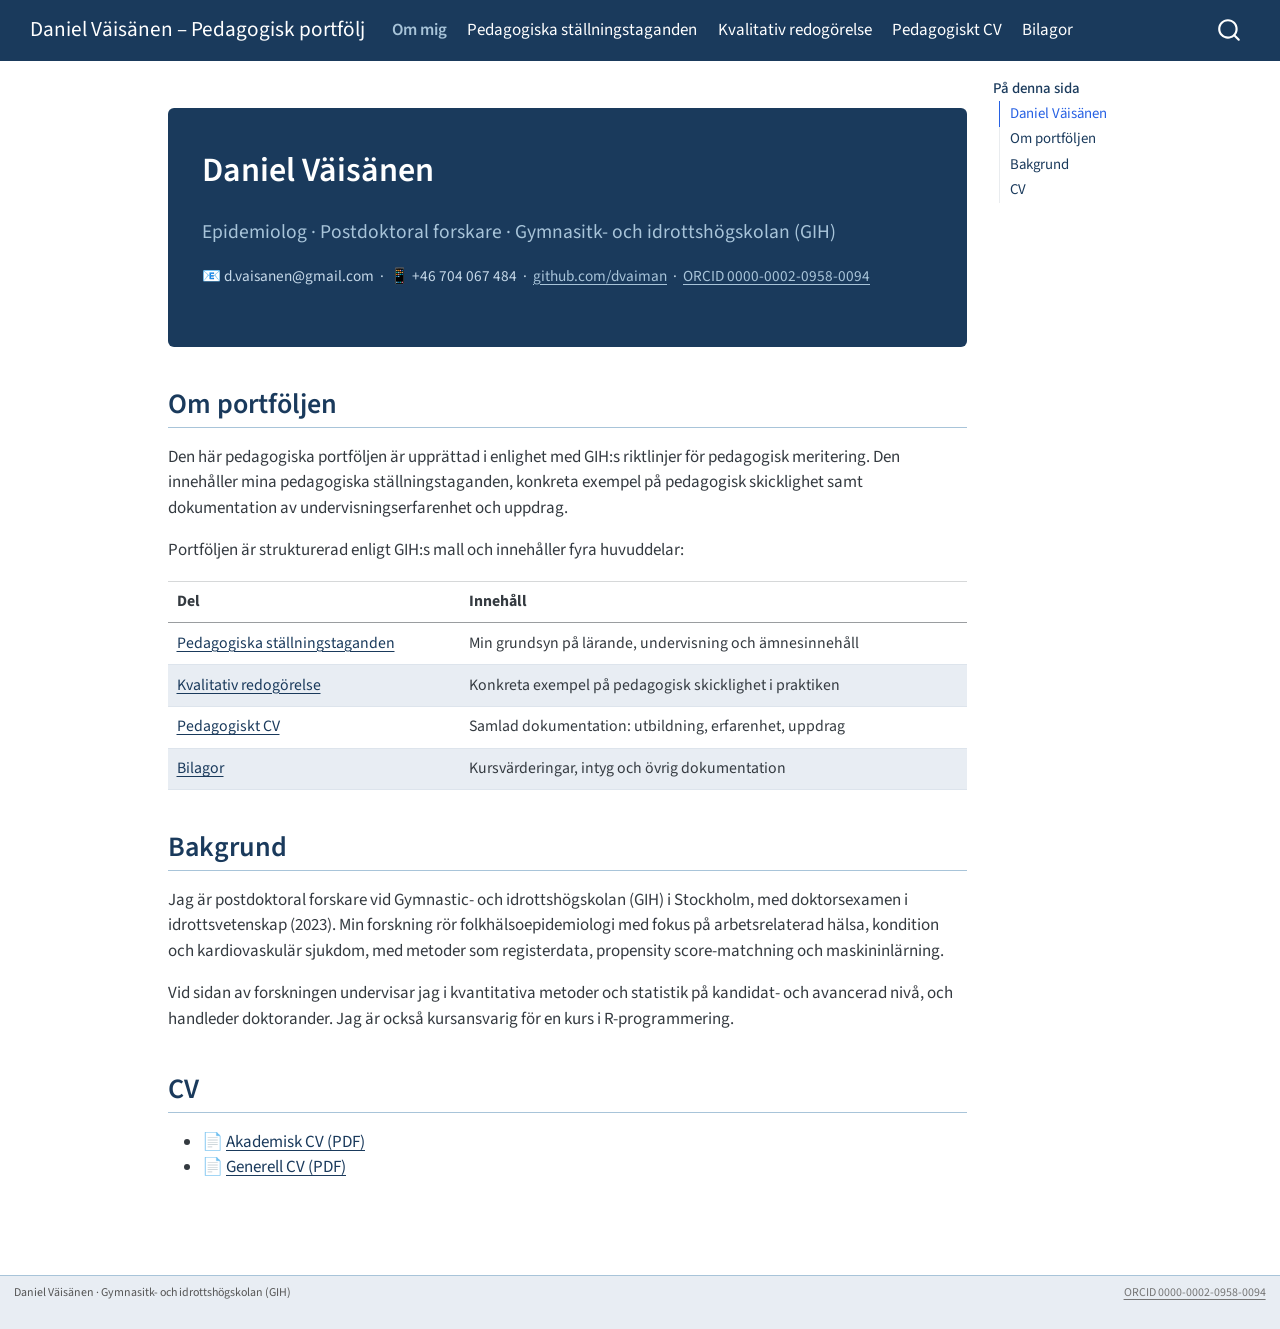
==== docs/index.html @ a4f287ce "Initial commit: pedagogisk portfölj som Quarto-webbsida Alla fem sidor skapade med navy-tema, förify" ====
<!DOCTYPE html>
<html xmlns="http://www.w3.org/1999/xhtml" lang="sv" xml:lang="sv"><head>

<meta charset="utf-8">
<meta name="generator" content="quarto-1.8.27">

<meta name="viewport" content="width=device-width, initial-scale=1.0, user-scalable=yes">


<title>Daniel Väisänen – Pedagogisk portfölj</title>
<style>
code{white-space: pre-wrap;}
span.smallcaps{font-variant: small-caps;}
div.columns{display: flex; gap: min(4vw, 1.5em);}
div.column{flex: auto; overflow-x: auto;}
div.hanging-indent{margin-left: 1.5em; text-indent: -1.5em;}
ul.task-list{list-style: none;}
ul.task-list li input[type="checkbox"] {
  width: 0.8em;
  margin: 0 0.8em 0.2em -1em; /* quarto-specific, see https://github.com/quarto-dev/quarto-cli/issues/4556 */ 
  vertical-align: middle;
}
</style>


<script src="site_libs/quarto-nav/quarto-nav.js"></script>
<script src="site_libs/quarto-nav/headroom.min.js"></script>
<script src="site_libs/clipboard/clipboard.min.js"></script>
<script src="site_libs/quarto-search/autocomplete.umd.js"></script>
<script src="site_libs/quarto-search/fuse.min.js"></script>
<script src="site_libs/quarto-search/quarto-search.js"></script>
<meta name="quarto:offset" content="./">
<script src="site_libs/quarto-html/quarto.js" type="module"></script>
<script src="site_libs/quarto-html/tabsets/tabsets.js" type="module"></script>
<script src="site_libs/quarto-html/axe/axe-check.js" type="module"></script>
<script src="site_libs/quarto-html/popper.min.js"></script>
<script src="site_libs/quarto-html/tippy.umd.min.js"></script>
<script src="site_libs/quarto-html/anchor.min.js"></script>
<link href="site_libs/quarto-html/tippy.css" rel="stylesheet">
<link href="site_libs/quarto-html/quarto-syntax-highlighting-ed96de9b727972fe78a7b5d16c58bf87.css" rel="stylesheet" id="quarto-text-highlighting-styles">
<script src="site_libs/bootstrap/bootstrap.min.js"></script>
<link href="site_libs/bootstrap/bootstrap-icons.css" rel="stylesheet">
<link href="site_libs/bootstrap/bootstrap-4c7eab9bf55dfe24985a280928c3b04f.min.css" rel="stylesheet" append-hash="true" id="quarto-bootstrap" data-mode="light">
<script id="quarto-search-options" type="application/json">{
  "location": "navbar",
  "copy-button": false,
  "collapse-after": 3,
  "panel-placement": "end",
  "type": "overlay",
  "limit": 50,
  "keyboard-shortcut": [
    "f",
    "/",
    "s"
  ],
  "show-item-context": false,
  "language": {
    "search-no-results-text": "Inget resultat",
    "search-matching-documents-text": "matchande dokument",
    "search-copy-link-title": "Kopiera länk för att söka",
    "search-hide-matches-text": "Göm ytterligare resultat",
    "search-more-match-text": "annat resultat i detta dokument",
    "search-more-matches-text": "fler resultat i detta dokument",
    "search-clear-button-title": "Rensa",
    "search-text-placeholder": "",
    "search-detached-cancel-button-title": "Avbryt",
    "search-submit-button-title": "Verkställ",
    "search-label": "Sök"
  }
}</script>
<style>html{ scroll-behavior: smooth; }</style>


<link rel="stylesheet" href="styles.css">
</head>

<body class="nav-fixed quarto-light">

<div id="quarto-search-results"></div>
  <header id="quarto-header" class="headroom fixed-top">
    <nav class="navbar navbar-expand-lg " data-bs-theme="dark">
      <div class="navbar-container container-fluid">
      <div class="navbar-brand-container mx-auto">
    <a class="navbar-brand" href="./index.html">
    <span class="navbar-title">Daniel Väisänen – Pedagogisk portfölj</span>
    </a>
  </div>
            <div id="quarto-search" class="" title="Sök"></div>
          <button class="navbar-toggler" type="button" data-bs-toggle="collapse" data-bs-target="#navbarCollapse" aria-controls="navbarCollapse" role="menu" aria-expanded="false" aria-label="Skifta navigering" onclick="if (window.quartoToggleHeadroom) { window.quartoToggleHeadroom(); }">
  <span class="navbar-toggler-icon"></span>
</button>
          <div class="collapse navbar-collapse" id="navbarCollapse">
            <ul class="navbar-nav navbar-nav-scroll me-auto">
  <li class="nav-item">
    <a class="nav-link active" href="./index.html" aria-current="page"> 
<span class="menu-text">Om mig</span></a>
  </li>  
  <li class="nav-item">
    <a class="nav-link" href="./stallningstaganden.html"> 
<span class="menu-text">Pedagogiska ställningstaganden</span></a>
  </li>  
  <li class="nav-item">
    <a class="nav-link" href="./kvalitativ.html"> 
<span class="menu-text">Kvalitativ redogörelse</span></a>
  </li>  
  <li class="nav-item">
    <a class="nav-link" href="./dokumentation.html"> 
<span class="menu-text">Pedagogiskt CV</span></a>
  </li>  
  <li class="nav-item">
    <a class="nav-link" href="./bilagor.html"> 
<span class="menu-text">Bilagor</span></a>
  </li>  
</ul>
          </div> <!-- /navcollapse -->
            <div class="quarto-navbar-tools">
</div>
      </div> <!-- /container-fluid -->
    </nav>
</header>
<!-- content -->
<div id="quarto-content" class="quarto-container page-columns page-rows-contents page-layout-article page-navbar">
<!-- sidebar -->
<!-- margin-sidebar -->
    <div id="quarto-margin-sidebar" class="sidebar margin-sidebar">
        <nav id="TOC" role="doc-toc" class="toc-active">
    <h2 id="toc-title">På denna sida</h2>
   
  <ul>
  <li><a href="#daniel-väisänen" id="toc-daniel-väisänen" class="nav-link active" data-scroll-target="#daniel-väisänen">Daniel Väisänen</a></li>
  <li><a href="#om-portföljen" id="toc-om-portföljen" class="nav-link" data-scroll-target="#om-portföljen">Om portföljen</a></li>
  <li><a href="#bakgrund" id="toc-bakgrund" class="nav-link" data-scroll-target="#bakgrund">Bakgrund</a></li>
  <li><a href="#cv" id="toc-cv" class="nav-link" data-scroll-target="#cv">CV</a></li>
  </ul>
</nav>
    </div>
<!-- main -->
<main class="content" id="quarto-document-content"><header id="title-block-header" class="quarto-title-block"></header>




<section id="daniel-väisänen" class="level1 profil-hero">
<h1>Daniel Väisänen</h1>
<div class="undertitel">
<p>Epidemiolog · Postdoktoral forskare · Gymnasitk- och idrottshögskolan (GIH)</p>
</div>
<div class="kontakt">
<p>📧 d.vaisanen@gmail.com &nbsp;·&nbsp; 📱 +46 704 067 484 &nbsp;·&nbsp; <a href="https://github.com/dvaiman">github.com/dvaiman</a> &nbsp;·&nbsp; <a href="https://orcid.org/0000-0002-0958-0094">ORCID 0000-0002-0958-0094</a></p>
</div>
</section>
<section id="om-portföljen" class="level2">
<h2 class="anchored" data-anchor-id="om-portföljen">Om portföljen</h2>
<p>Den här pedagogiska portföljen är upprättad i enlighet med GIH:s riktlinjer för pedagogisk meritering. Den innehåller mina pedagogiska ställningstaganden, konkreta exempel på pedagogisk skicklighet samt dokumentation av undervisningserfarenhet och uppdrag.</p>
<p>Portföljen är strukturerad enligt GIH:s mall och innehåller fyra huvuddelar:</p>
<table class="caption-top table">
<thead>
<tr class="header">
<th>Del</th>
<th>Innehåll</th>
</tr>
</thead>
<tbody>
<tr class="odd">
<td><a href="./stallningstaganden.html">Pedagogiska ställningstaganden</a></td>
<td>Min grundsyn på lärande, undervisning och ämnesinnehåll</td>
</tr>
<tr class="even">
<td><a href="./kvalitativ.html">Kvalitativ redogörelse</a></td>
<td>Konkreta exempel på pedagogisk skicklighet i praktiken</td>
</tr>
<tr class="odd">
<td><a href="./dokumentation.html">Pedagogiskt CV</a></td>
<td>Samlad dokumentation: utbildning, erfarenhet, uppdrag</td>
</tr>
<tr class="even">
<td><a href="./bilagor.html">Bilagor</a></td>
<td>Kursvärderingar, intyg och övrig dokumentation</td>
</tr>
</tbody>
</table>
</section>
<section id="bakgrund" class="level2">
<h2 class="anchored" data-anchor-id="bakgrund">Bakgrund</h2>
<p>Jag är postdoktoral forskare vid Gymnastic- och idrottshögskolan (GIH) i Stockholm, med doktorsexamen i idrottsvetenskap (2023). Min forskning rör folkhälsoepidemiologi med fokus på arbetsrelaterad hälsa, kondition och kardiovaskulär sjukdom, med metoder som registerdata, propensity score-matchning och maskininlärning.</p>
<p>Vid sidan av forskningen undervisar jag i kvantitativa metoder och statistik på kandidat- och avancerad nivå, och handleder doktorander. Jag är också kursansvarig för en kurs i R-programmering.</p>
</section>
<section id="cv" class="level2">
<h2 class="anchored" data-anchor-id="cv">CV</h2>
<ul>
<li>📄 <a href="../script/cv_akademisk.pdf">Akademisk CV (PDF)</a></li>
<li>📄 <a href="../script/cv_generell.pdf">Generell CV (PDF)</a></li>
</ul>


</section>

</main> <!-- /main -->
<script id="quarto-html-after-body" type="application/javascript">
  window.document.addEventListener("DOMContentLoaded", function (event) {
    const icon = "";
    const anchorJS = new window.AnchorJS();
    anchorJS.options = {
      placement: 'right',
      icon: icon
    };
    anchorJS.add('.anchored');
    const isCodeAnnotation = (el) => {
      for (const clz of el.classList) {
        if (clz.startsWith('code-annotation-')) {                     
          return true;
        }
      }
      return false;
    }
    const onCopySuccess = function(e) {
      // button target
      const button = e.trigger;
      // don't keep focus
      button.blur();
      // flash "checked"
      button.classList.add('code-copy-button-checked');
      var currentTitle = button.getAttribute("title");
      button.setAttribute("title", "Kopierat!");
      let tooltip;
      if (window.bootstrap) {
        button.setAttribute("data-bs-toggle", "tooltip");
        button.setAttribute("data-bs-placement", "left");
        button.setAttribute("data-bs-title", "Kopierat!");
        tooltip = new bootstrap.Tooltip(button, 
          { trigger: "manual", 
            customClass: "code-copy-button-tooltip",
            offset: [0, -8]});
        tooltip.show();    
      }
      setTimeout(function() {
        if (tooltip) {
          tooltip.hide();
          button.removeAttribute("data-bs-title");
          button.removeAttribute("data-bs-toggle");
          button.removeAttribute("data-bs-placement");
        }
        button.setAttribute("title", currentTitle);
        button.classList.remove('code-copy-button-checked');
      }, 1000);
      // clear code selection
      e.clearSelection();
    }
    const getTextToCopy = function(trigger) {
      const outerScaffold = trigger.parentElement.cloneNode(true);
      const codeEl = outerScaffold.querySelector('code');
      for (const childEl of codeEl.children) {
        if (isCodeAnnotation(childEl)) {
          childEl.remove();
        }
      }
      return codeEl.innerText;
    }
    const clipboard = new window.ClipboardJS('.code-copy-button:not([data-in-quarto-modal])', {
      text: getTextToCopy
    });
    clipboard.on('success', onCopySuccess);
    if (window.document.getElementById('quarto-embedded-source-code-modal')) {
      const clipboardModal = new window.ClipboardJS('.code-copy-button[data-in-quarto-modal]', {
        text: getTextToCopy,
        container: window.document.getElementById('quarto-embedded-source-code-modal')
      });
      clipboardModal.on('success', onCopySuccess);
    }
      var localhostRegex = new RegExp(/^(?:http|https):\/\/localhost\:?[0-9]*\//);
      var mailtoRegex = new RegExp(/^mailto:/);
        var filterRegex = new RegExp('/' + window.location.host + '/');
      var isInternal = (href) => {
          return filterRegex.test(href) || localhostRegex.test(href) || mailtoRegex.test(href);
      }
      // Inspect non-navigation links and adorn them if external
     var links = window.document.querySelectorAll('a[href]:not(.nav-link):not(.navbar-brand):not(.toc-action):not(.sidebar-link):not(.sidebar-item-toggle):not(.pagination-link):not(.no-external):not([aria-hidden]):not(.dropdown-item):not(.quarto-navigation-tool):not(.about-link)');
      for (var i=0; i<links.length; i++) {
        const link = links[i];
        if (!isInternal(link.href)) {
          // undo the damage that might have been done by quarto-nav.js in the case of
          // links that we want to consider external
          if (link.dataset.originalHref !== undefined) {
            link.href = link.dataset.originalHref;
          }
        }
      }
    function tippyHover(el, contentFn, onTriggerFn, onUntriggerFn) {
      const config = {
        allowHTML: true,
        maxWidth: 500,
        delay: 100,
        arrow: false,
        appendTo: function(el) {
            return el.parentElement;
        },
        interactive: true,
        interactiveBorder: 10,
        theme: 'quarto',
        placement: 'bottom-start',
      };
      if (contentFn) {
        config.content = contentFn;
      }
      if (onTriggerFn) {
        config.onTrigger = onTriggerFn;
      }
      if (onUntriggerFn) {
        config.onUntrigger = onUntriggerFn;
      }
      window.tippy(el, config); 
    }
    const noterefs = window.document.querySelectorAll('a[role="doc-noteref"]');
    for (var i=0; i<noterefs.length; i++) {
      const ref = noterefs[i];
      tippyHover(ref, function() {
        // use id or data attribute instead here
        let href = ref.getAttribute('data-footnote-href') || ref.getAttribute('href');
        try { href = new URL(href).hash; } catch {}
        const id = href.replace(/^#\/?/, "");
        const note = window.document.getElementById(id);
        if (note) {
          return note.innerHTML;
        } else {
          return "";
        }
      });
    }
    const xrefs = window.document.querySelectorAll('a.quarto-xref');
    const processXRef = (id, note) => {
      // Strip column container classes
      const stripColumnClz = (el) => {
        el.classList.remove("page-full", "page-columns");
        if (el.children) {
          for (const child of el.children) {
            stripColumnClz(child);
          }
        }
      }
      stripColumnClz(note)
      if (id === null || id.startsWith('sec-')) {
        // Special case sections, only their first couple elements
        const container = document.createElement("div");
        if (note.children && note.children.length > 2) {
          container.appendChild(note.children[0].cloneNode(true));
          for (let i = 1; i < note.children.length; i++) {
            const child = note.children[i];
            if (child.tagName === "P" && child.innerText === "") {
              continue;
            } else {
              container.appendChild(child.cloneNode(true));
              break;
            }
          }
          if (window.Quarto?.typesetMath) {
            window.Quarto.typesetMath(container);
          }
          return container.innerHTML
        } else {
          if (window.Quarto?.typesetMath) {
            window.Quarto.typesetMath(note);
          }
          return note.innerHTML;
        }
      } else {
        // Remove any anchor links if they are present
        const anchorLink = note.querySelector('a.anchorjs-link');
        if (anchorLink) {
          anchorLink.remove();
        }
        if (window.Quarto?.typesetMath) {
          window.Quarto.typesetMath(note);
        }
        if (note.classList.contains("callout")) {
          return note.outerHTML;
        } else {
          return note.innerHTML;
        }
      }
    }
    for (var i=0; i<xrefs.length; i++) {
      const xref = xrefs[i];
      tippyHover(xref, undefined, function(instance) {
        instance.disable();
        let url = xref.getAttribute('href');
        let hash = undefined; 
        if (url.startsWith('#')) {
          hash = url;
        } else {
          try { hash = new URL(url).hash; } catch {}
        }
        if (hash) {
          const id = hash.replace(/^#\/?/, "");
          const note = window.document.getElementById(id);
          if (note !== null) {
            try {
              const html = processXRef(id, note.cloneNode(true));
              instance.setContent(html);
            } finally {
              instance.enable();
              instance.show();
            }
          } else {
            // See if we can fetch this
            fetch(url.split('#')[0])
            .then(res => res.text())
            .then(html => {
              const parser = new DOMParser();
              const htmlDoc = parser.parseFromString(html, "text/html");
              const note = htmlDoc.getElementById(id);
              if (note !== null) {
                const html = processXRef(id, note);
                instance.setContent(html);
              } 
            }).finally(() => {
              instance.enable();
              instance.show();
            });
          }
        } else {
          // See if we can fetch a full url (with no hash to target)
          // This is a special case and we should probably do some content thinning / targeting
          fetch(url)
          .then(res => res.text())
          .then(html => {
            const parser = new DOMParser();
            const htmlDoc = parser.parseFromString(html, "text/html");
            const note = htmlDoc.querySelector('main.content');
            if (note !== null) {
              // This should only happen for chapter cross references
              // (since there is no id in the URL)
              // remove the first header
              if (note.children.length > 0 && note.children[0].tagName === "HEADER") {
                note.children[0].remove();
              }
              const html = processXRef(null, note);
              instance.setContent(html);
            } 
          }).finally(() => {
            instance.enable();
            instance.show();
          });
        }
      }, function(instance) {
      });
    }
        let selectedAnnoteEl;
        const selectorForAnnotation = ( cell, annotation) => {
          let cellAttr = 'data-code-cell="' + cell + '"';
          let lineAttr = 'data-code-annotation="' +  annotation + '"';
          const selector = 'span[' + cellAttr + '][' + lineAttr + ']';
          return selector;
        }
        const selectCodeLines = (annoteEl) => {
          const doc = window.document;
          const targetCell = annoteEl.getAttribute("data-target-cell");
          const targetAnnotation = annoteEl.getAttribute("data-target-annotation");
          const annoteSpan = window.document.querySelector(selectorForAnnotation(targetCell, targetAnnotation));
          const lines = annoteSpan.getAttribute("data-code-lines").split(",");
          const lineIds = lines.map((line) => {
            return targetCell + "-" + line;
          })
          let top = null;
          let height = null;
          let parent = null;
          if (lineIds.length > 0) {
              //compute the position of the single el (top and bottom and make a div)
              const el = window.document.getElementById(lineIds[0]);
              top = el.offsetTop;
              height = el.offsetHeight;
              parent = el.parentElement.parentElement;
            if (lineIds.length > 1) {
              const lastEl = window.document.getElementById(lineIds[lineIds.length - 1]);
              const bottom = lastEl.offsetTop + lastEl.offsetHeight;
              height = bottom - top;
            }
            if (top !== null && height !== null && parent !== null) {
              // cook up a div (if necessary) and position it 
              let div = window.document.getElementById("code-annotation-line-highlight");
              if (div === null) {
                div = window.document.createElement("div");
                div.setAttribute("id", "code-annotation-line-highlight");
                div.style.position = 'absolute';
                parent.appendChild(div);
              }
              div.style.top = top - 2 + "px";
              div.style.height = height + 4 + "px";
              div.style.left = 0;
              let gutterDiv = window.document.getElementById("code-annotation-line-highlight-gutter");
              if (gutterDiv === null) {
                gutterDiv = window.document.createElement("div");
                gutterDiv.setAttribute("id", "code-annotation-line-highlight-gutter");
                gutterDiv.style.position = 'absolute';
                const codeCell = window.document.getElementById(targetCell);
                const gutter = codeCell.querySelector('.code-annotation-gutter');
                gutter.appendChild(gutterDiv);
              }
              gutterDiv.style.top = top - 2 + "px";
              gutterDiv.style.height = height + 4 + "px";
            }
            selectedAnnoteEl = annoteEl;
          }
        };
        const unselectCodeLines = () => {
          const elementsIds = ["code-annotation-line-highlight", "code-annotation-line-highlight-gutter"];
          elementsIds.forEach((elId) => {
            const div = window.document.getElementById(elId);
            if (div) {
              div.remove();
            }
          });
          selectedAnnoteEl = undefined;
        };
          // Handle positioning of the toggle
      window.addEventListener(
        "resize",
        throttle(() => {
          elRect = undefined;
          if (selectedAnnoteEl) {
            selectCodeLines(selectedAnnoteEl);
          }
        }, 10)
      );
      function throttle(fn, ms) {
      let throttle = false;
      let timer;
        return (...args) => {
          if(!throttle) { // first call gets through
              fn.apply(this, args);
              throttle = true;
          } else { // all the others get throttled
              if(timer) clearTimeout(timer); // cancel #2
              timer = setTimeout(() => {
                fn.apply(this, args);
                timer = throttle = false;
              }, ms);
          }
        };
      }
        // Attach click handler to the DT
        const annoteDls = window.document.querySelectorAll('dt[data-target-cell]');
        for (const annoteDlNode of annoteDls) {
          annoteDlNode.addEventListener('click', (event) => {
            const clickedEl = event.target;
            if (clickedEl !== selectedAnnoteEl) {
              unselectCodeLines();
              const activeEl = window.document.querySelector('dt[data-target-cell].code-annotation-active');
              if (activeEl) {
                activeEl.classList.remove('code-annotation-active');
              }
              selectCodeLines(clickedEl);
              clickedEl.classList.add('code-annotation-active');
            } else {
              // Unselect the line
              unselectCodeLines();
              clickedEl.classList.remove('code-annotation-active');
            }
          });
        }
    const findCites = (el) => {
      const parentEl = el.parentElement;
      if (parentEl) {
        const cites = parentEl.dataset.cites;
        if (cites) {
          return {
            el,
            cites: cites.split(' ')
          };
        } else {
          return findCites(el.parentElement)
        }
      } else {
        return undefined;
      }
    };
    var bibliorefs = window.document.querySelectorAll('a[role="doc-biblioref"]');
    for (var i=0; i<bibliorefs.length; i++) {
      const ref = bibliorefs[i];
      const citeInfo = findCites(ref);
      if (citeInfo) {
        tippyHover(citeInfo.el, function() {
          var popup = window.document.createElement('div');
          citeInfo.cites.forEach(function(cite) {
            var citeDiv = window.document.createElement('div');
            citeDiv.classList.add('hanging-indent');
            citeDiv.classList.add('csl-entry');
            var biblioDiv = window.document.getElementById('ref-' + cite);
            if (biblioDiv) {
              citeDiv.innerHTML = biblioDiv.innerHTML;
            }
            popup.appendChild(citeDiv);
          });
          return popup.innerHTML;
        });
      }
    }
  });
  </script>
</div> <!-- /content -->
<footer class="footer">
  <div class="nav-footer">
    <div class="nav-footer-left">
<p>Daniel Väisänen · Gymnasitk- och idrottshögskolan (GIH)</p>
</div>   
    <div class="nav-footer-center">
      &nbsp;
    </div>
    <div class="nav-footer-right">
<p><a href="https://orcid.org/0000-0002-0958-0094">ORCID 0000-0002-0958-0094</a></p>
</div>
  </div>
</footer>




<script src="site_libs/quarto-html/zenscroll-min.js"></script>
</body></html>
---- docs/site_libs/quarto-html/tippy.css ----
.tippy-box[data-animation=fade][data-state=hidden]{opacity:0}[data-tippy-root]{max-width:calc(100vw - 10px)}.tippy-box{position:relative;background-color:#333;color:#fff;border-radius:4px;font-size:14px;line-height:1.4;white-space:normal;outline:0;transition-property:transform,visibility,opacity}.tippy-box[data-placement^=top]>.tippy-arrow{bottom:0}.tippy-box[data-placement^=top]>.tippy-arrow:before{bottom:-7px;left:0;border-width:8px 8px 0;border-top-color:initial;transform-origin:center top}.tippy-box[data-placement^=bottom]>.tippy-arrow{top:0}.tippy-box[data-placement^=bottom]>.tippy-arrow:before{top:-7px;left:0;border-width:0 8px 8px;border-bottom-color:initial;transform-origin:center bottom}.tippy-box[data-placement^=left]>.tippy-arrow{right:0}.tippy-box[data-placement^=left]>.tippy-arrow:before{border-width:8px 0 8px 8px;border-left-color:initial;right:-7px;transform-origin:center left}.tippy-box[data-placement^=right]>.tippy-arrow{left:0}.tippy-box[data-placement^=right]>.tippy-arrow:before{left:-7px;border-width:8px 8px 8px 0;border-right-color:initial;transform-origin:center right}.tippy-box[data-inertia][data-state=visible]{transition-timing-function:cubic-bezier(.54,1.5,.38,1.11)}.tippy-arrow{width:16px;height:16px;color:#333}.tippy-arrow:before{content:"";position:absolute;border-color:transparent;border-style:solid}.tippy-content{position:relative;padding:5px 9px;z-index:1}
---- docs/site_libs/quarto-html/quarto-syntax-highlighting-ed96de9b727972fe78a7b5d16c58bf87.css ----
/* quarto syntax highlight colors */
:root {
  --quarto-hl-ot-color: #003B4F;
  --quarto-hl-at-color: #657422;
  --quarto-hl-ss-color: #20794D;
  --quarto-hl-an-color: #5E5E5E;
  --quarto-hl-fu-color: #4758AB;
  --quarto-hl-st-color: #20794D;
  --quarto-hl-cf-color: #003B4F;
  --quarto-hl-op-color: #5E5E5E;
  --quarto-hl-er-color: #AD0000;
  --quarto-hl-bn-color: #AD0000;
  --quarto-hl-al-color: #AD0000;
  --quarto-hl-va-color: #111111;
  --quarto-hl-bu-color: inherit;
  --quarto-hl-ex-color: inherit;
  --quarto-hl-pp-color: #AD0000;
  --quarto-hl-in-color: #5E5E5E;
  --quarto-hl-vs-color: #20794D;
  --quarto-hl-wa-color: #5E5E5E;
  --quarto-hl-do-color: #5E5E5E;
  --quarto-hl-im-color: #00769E;
  --quarto-hl-ch-color: #20794D;
  --quarto-hl-dt-color: #AD0000;
  --quarto-hl-fl-color: #AD0000;
  --quarto-hl-co-color: #5E5E5E;
  --quarto-hl-cv-color: #5E5E5E;
  --quarto-hl-cn-color: #8f5902;
  --quarto-hl-sc-color: #5E5E5E;
  --quarto-hl-dv-color: #AD0000;
  --quarto-hl-kw-color: #003B4F;
}

/* other quarto variables */
:root {
  --quarto-font-monospace: SFMono-Regular, Menlo, Monaco, Consolas, "Liberation Mono", "Courier New", monospace;
}

/* syntax highlight based on Pandoc's rules */
pre > code.sourceCode > span {
  color: #003B4F;
}

code.sourceCode > span {
  color: #003B4F;
}

div.sourceCode,
div.sourceCode pre.sourceCode {
  color: #003B4F;
}

/* Normal */
code span {
  color: #003B4F;
}

/* Alert */
code span.al {
  color: #AD0000;
  font-style: inherit;
}

/* Annotation */
code span.an {
  color: #5E5E5E;
  font-style: inherit;
}

/* Attribute */
code span.at {
  color: #657422;
  font-style: inherit;
}

/* BaseN */
code span.bn {
  color: #AD0000;
  font-style: inherit;
}

/* BuiltIn */
code span.bu {
  font-style: inherit;
}

/* ControlFlow */
code span.cf {
  color: #003B4F;
  font-weight: bold;
  font-style: inherit;
}

/* Char */
code span.ch {
  color: #20794D;
  font-style: inherit;
}

/* Constant */
code span.cn {
  color: #8f5902;
  font-style: inherit;
}

/* Comment */
code span.co {
  color: #5E5E5E;
  font-style: inherit;
}

/* CommentVar */
code span.cv {
  color: #5E5E5E;
  font-style: italic;
}

/* Documentation */
code span.do {
  color: #5E5E5E;
  font-style: italic;
}

/* DataType */
code span.dt {
  color: #AD0000;
  font-style: inherit;
}

/* DecVal */
code span.dv {
  color: #AD0000;
  font-style: inherit;
}

/* Error */
code span.er {
  color: #AD0000;
  font-style: inherit;
}

/* Extension */
code span.ex {
  font-style: inherit;
}

/* Float */
code span.fl {
  color: #AD0000;
  font-style: inherit;
}

/* Function */
code span.fu {
  color: #4758AB;
  font-style: inherit;
}

/* Import */
code span.im {
  color: #00769E;
  font-style: inherit;
}

/* Information */
code span.in {
  color: #5E5E5E;
  font-style: inherit;
}

/* Keyword */
code span.kw {
  color: #003B4F;
  font-weight: bold;
  font-style: inherit;
}

/* Operator */
code span.op {
  color: #5E5E5E;
  font-style: inherit;
}

/* Other */
code span.ot {
  color: #003B4F;
  font-style: inherit;
}

/* Preprocessor */
code span.pp {
  color: #AD0000;
  font-style: inherit;
}

/* SpecialChar */
code span.sc {
  color: #5E5E5E;
  font-style: inherit;
}

/* SpecialString */
code span.ss {
  color: #20794D;
  font-style: inherit;
}

/* String */
code span.st {
  color: #20794D;
  font-style: inherit;
}

/* Variable */
code span.va {
  color: #111111;
  font-style: inherit;
}

/* VerbatimString */
code span.vs {
  color: #20794D;
  font-style: inherit;
}

/* Warning */
code span.wa {
  color: #5E5E5E;
  font-style: italic;
}

.prevent-inlining {
  content: "</";
}

/*# sourceMappingURL=0920dd6d7437995b8cdf7429764427b1.css.map */
---- docs/styles.css ----
/* ============================================================
   Pedagogisk portfölj – Daniel Väisänen
   Navy-färgschema: matchar CV:ns #1a3a5c
   ============================================================ */

:root {
  --navy:     #1a3a5c;
  --navy-lt:  #a8c4d9;
  --navy-pal: #e8edf3;
  --gray:     #555555;
}

/* Navbar */
.navbar {
  background-color: var(--navy) !important;
}
.navbar-brand,
.navbar .nav-link {
  color: white !important;
}
.navbar .nav-link:hover {
  color: var(--navy-lt) !important;
}
.navbar .nav-link.active {
  color: var(--navy-lt) !important;
  font-weight: 600;
}

/* Rubriker */
h1, h2, h3 {
  color: var(--navy);
}
h1 {
  border-bottom: 2px solid var(--navy);
  padding-bottom: 0.3em;
  margin-top: 1.2em;
}
h2 {
  border-bottom: 1px solid var(--navy-lt);
  padding-bottom: 0.2em;
  margin-top: 1.4em;
}

/* Länkar */
a {
  color: var(--navy);
}
a:hover {
  color: var(--navy-lt);
}

/* Profil-hero på startsidan */
.profil-hero {
  background-color: var(--navy);
  color: white;
  padding: 2.5rem 2rem;
  border-radius: 6px;
  margin-bottom: 2rem;
}
.profil-hero h1 {
  color: white;
  border-bottom: none;
  font-size: 2rem;
  margin-top: 0;
}
.profil-hero .undertitel {
  color: var(--navy-lt);
  font-size: 1.15rem;
  margin-bottom: 0.8rem;
}
.profil-hero .kontakt {
  color: #c5d8e8;
  font-size: 0.9rem;
}
.profil-hero a {
  color: var(--navy-lt);
}

/* Callout-liknande placeholder-boxar */
.placeholder {
  background-color: var(--navy-pal);
  border-left: 4px solid var(--navy-lt);
  padding: 1rem 1.2rem;
  border-radius: 0 4px 4px 0;
  margin: 1rem 0;
  font-style: italic;
  color: var(--gray);
}

/* Tabell-styling */
table {
  width: 100%;
  border-collapse: collapse;
  font-size: 0.93rem;
}
th {
  background-color: var(--navy);
  color: white;
  padding: 0.5rem 0.8rem;
  text-align: left;
}
td {
  padding: 0.45rem 0.8rem;
  border-bottom: 1px solid #dde4ec;
}
tr:nth-child(even) td {
  background-color: var(--navy-pal);
}

/* Sidfot */
.nav-footer {
  background-color: var(--navy-pal);
  color: var(--gray);
  font-size: 0.85rem;
  border-top: 1px solid var(--navy-lt);
}

/* TOC */
#TOC a {
  color: var(--navy);
}
#TOC a:hover {
  color: var(--navy-lt);
}
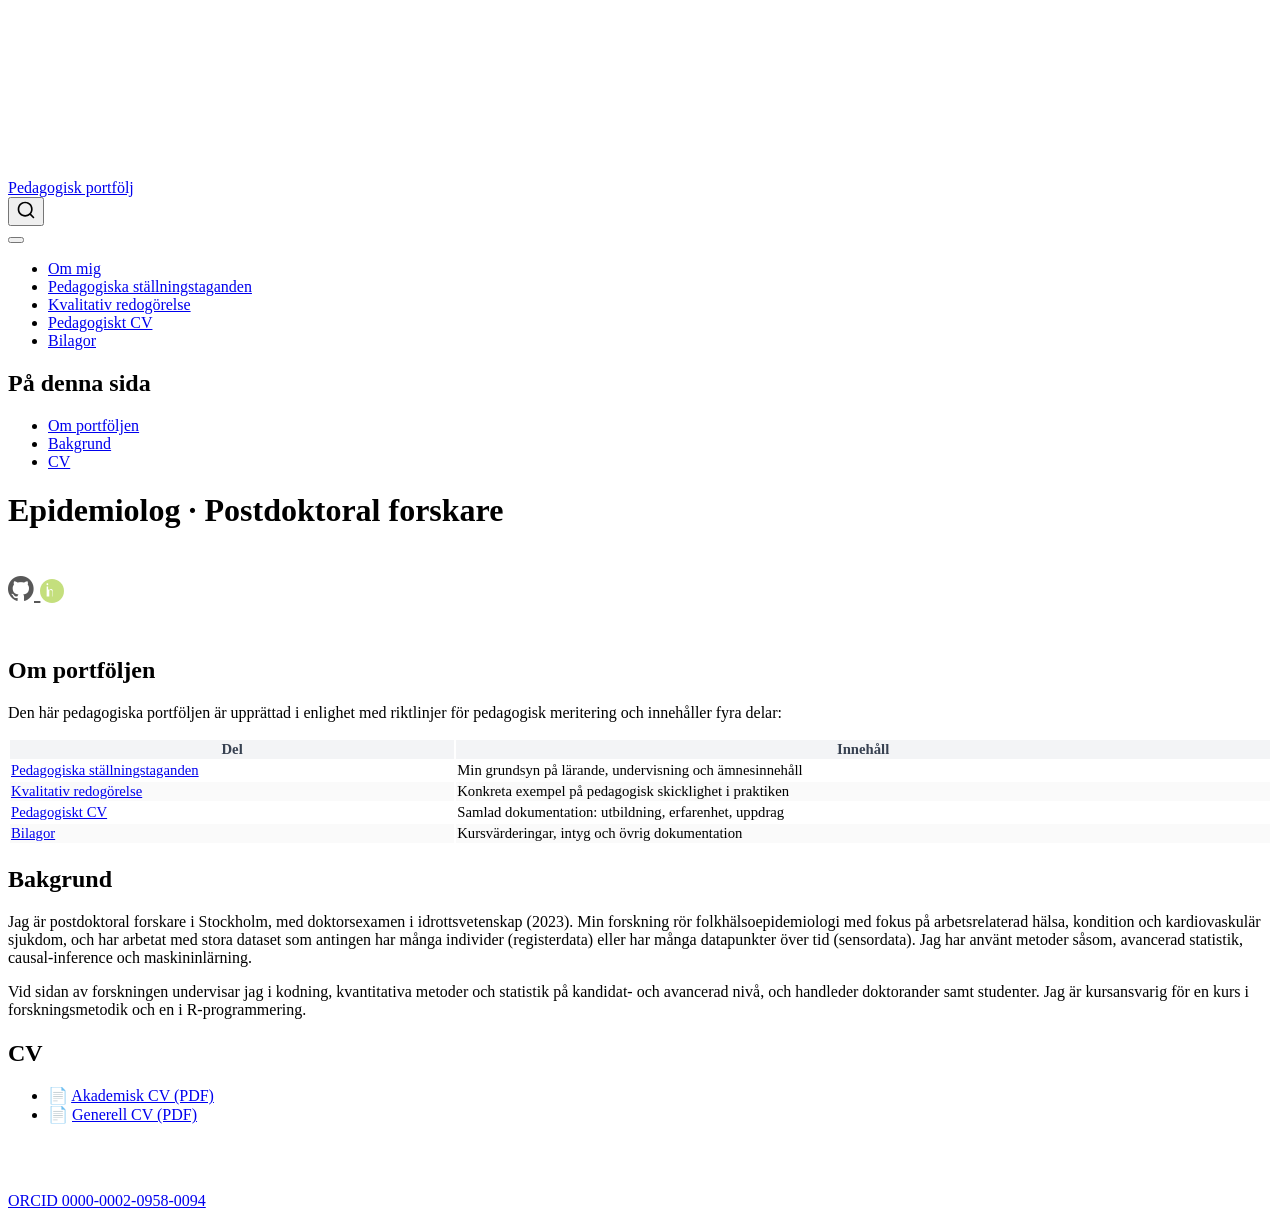
==== commit 14029020: "Uppdatera tema, ta bort namn/kontakt, lägg till ikoner - Byt tema: cosmo → flatly (ljust) / darkly (" ====
--- a/docs/index.html
+++ b/docs/index.html
@@ -7,7 +7,7 @@
 <meta name="viewport" content="width=device-width, initial-scale=1.0, user-scalable=yes">
 
 
-<title>Daniel Väisänen – Pedagogisk portfölj</title>
+<title>Epidemiolog · Postdoktoral forskare – Pedagogisk portfölj</title>
 <style>
 code{white-space: pre-wrap;}
 span.smallcaps{font-variant: small-caps;}
@@ -37,10 +37,14 @@
 <script src="site_libs/quarto-html/tippy.umd.min.js"></script>
 <script src="site_libs/quarto-html/anchor.min.js"></script>
 <link href="site_libs/quarto-html/tippy.css" rel="stylesheet">
-<link href="site_libs/quarto-html/quarto-syntax-highlighting-ed96de9b727972fe78a7b5d16c58bf87.css" rel="stylesheet" id="quarto-text-highlighting-styles">
+<link href="site_libs/quarto-html/quarto-syntax-highlighting-ed96de9b727972fe78a7b5d16c58bf87.css" rel="stylesheet" class="quarto-color-scheme" id="quarto-text-highlighting-styles">
+<link href="site_libs/quarto-html/quarto-syntax-highlighting-dark-4d9afe2b8d18ee9fa5d0d57b5ed4214d.css" rel="stylesheet" class="quarto-color-scheme quarto-color-alternate" id="quarto-text-highlighting-styles">
+<link href="site_libs/quarto-html/quarto-syntax-highlighting-ed96de9b727972fe78a7b5d16c58bf87.css" rel="stylesheet" class="quarto-color-scheme-extra" id="quarto-text-highlighting-styles">
 <script src="site_libs/bootstrap/bootstrap.min.js"></script>
 <link href="site_libs/bootstrap/bootstrap-icons.css" rel="stylesheet">
-<link href="site_libs/bootstrap/bootstrap-4c7eab9bf55dfe24985a280928c3b04f.min.css" rel="stylesheet" append-hash="true" id="quarto-bootstrap" data-mode="light">
+<link href="site_libs/bootstrap/bootstrap-f93c2b1f3f0577f377aefa4848a86a36.min.css" rel="stylesheet" append-hash="true" class="quarto-color-scheme" id="quarto-bootstrap" data-mode="light">
+<link href="site_libs/bootstrap/bootstrap-dark-0d4a9d19931feb4fee1ddab4b2489000.min.css" rel="stylesheet" append-hash="true" class="quarto-color-scheme quarto-color-alternate" id="quarto-bootstrap" data-mode="dark">
+<link href="site_libs/bootstrap/bootstrap-f93c2b1f3f0577f377aefa4848a86a36.min.css" rel="stylesheet" append-hash="true" class="quarto-color-scheme-extra" id="quarto-bootstrap" data-mode="light">
 <script id="quarto-search-options" type="application/json">{
   "location": "navbar",
   "copy-button": false,
@@ -74,7 +78,169 @@
 <link rel="stylesheet" href="styles.css">
 </head>
 
-<body class="nav-fixed quarto-light">
+<body class="nav-fixed quarto-light"><script id="quarto-html-before-body" type="application/javascript">
+    const toggleBodyColorMode = (bsSheetEl) => {
+      const mode = bsSheetEl.getAttribute("data-mode");
+      const bodyEl = window.document.querySelector("body");
+      if (mode === "dark") {
+        bodyEl.classList.add("quarto-dark");
+        bodyEl.classList.remove("quarto-light");
+      } else {
+        bodyEl.classList.add("quarto-light");
+        bodyEl.classList.remove("quarto-dark");
+      }
+    }
+    const toggleBodyColorPrimary = () => {
+      const bsSheetEl = window.document.querySelector("link#quarto-bootstrap:not([rel=disabled-stylesheet])");
+      if (bsSheetEl) {
+        toggleBodyColorMode(bsSheetEl);
+      }
+    }
+    const setColorSchemeToggle = (alternate) => {
+      const toggles = window.document.querySelectorAll('.quarto-color-scheme-toggle');
+      for (let i=0; i < toggles.length; i++) {
+        const toggle = toggles[i];
+        if (toggle) {
+          if (alternate) {
+            toggle.classList.add("alternate");
+          } else {
+            toggle.classList.remove("alternate");
+          }
+        }
+      }
+    };
+    const toggleColorMode = (alternate) => {
+      // Switch the stylesheets
+      const primaryStylesheets = window.document.querySelectorAll('link.quarto-color-scheme:not(.quarto-color-alternate)');
+      const alternateStylesheets = window.document.querySelectorAll('link.quarto-color-scheme.quarto-color-alternate');
+      manageTransitions('#quarto-margin-sidebar .nav-link', false);
+      if (alternate) {
+        // note: dark is layered on light, we don't disable primary!
+        enableStylesheet(alternateStylesheets);
+        for (const sheetNode of alternateStylesheets) {
+          if (sheetNode.id === "quarto-bootstrap") {
+            toggleBodyColorMode(sheetNode);
+          }
+        }
+      } else {
+        disableStylesheet(alternateStylesheets);
+        enableStylesheet(primaryStylesheets)
+        toggleBodyColorPrimary();
+      }
+      manageTransitions('#quarto-margin-sidebar .nav-link', true);
+      // Switch the toggles
+      setColorSchemeToggle(alternate)
+      // Hack to workaround the fact that safari doesn't
+      // properly recolor the scrollbar when toggling (#1455)
+      if (navigator.userAgent.indexOf('Safari') > 0 && navigator.userAgent.indexOf('Chrome') == -1) {
+        manageTransitions("body", false);
+        window.scrollTo(0, 1);
+        setTimeout(() => {
+          window.scrollTo(0, 0);
+          manageTransitions("body", true);
+        }, 40);
+      }
+    }
+    const disableStylesheet = (stylesheets) => {
+      for (let i=0; i < stylesheets.length; i++) {
+        const stylesheet = stylesheets[i];
+        stylesheet.rel = 'disabled-stylesheet';
+      }
+    }
+    const enableStylesheet = (stylesheets) => {
+      for (let i=0; i < stylesheets.length; i++) {
+        const stylesheet = stylesheets[i];
+        if(stylesheet.rel !== 'stylesheet') { // for Chrome, which will still FOUC without this check
+          stylesheet.rel = 'stylesheet';
+        }
+      }
+    }
+    const manageTransitions = (selector, allowTransitions) => {
+      const els = window.document.querySelectorAll(selector);
+      for (let i=0; i < els.length; i++) {
+        const el = els[i];
+        if (allowTransitions) {
+          el.classList.remove('notransition');
+        } else {
+          el.classList.add('notransition');
+        }
+      }
+    }
+    const isFileUrl = () => {
+      return window.location.protocol === 'file:';
+    }
+    const hasAlternateSentinel = () => {
+      let styleSentinel = getColorSchemeSentinel();
+      if (styleSentinel !== null) {
+        return styleSentinel === "alternate";
+      } else {
+        return false;
+      }
+    }
+    const setStyleSentinel = (alternate) => {
+      const value = alternate ? "alternate" : "default";
+      if (!isFileUrl()) {
+        window.localStorage.setItem("quarto-color-scheme", value);
+      } else {
+        localAlternateSentinel = value;
+      }
+    }
+    const getColorSchemeSentinel = () => {
+      if (!isFileUrl()) {
+        const storageValue = window.localStorage.getItem("quarto-color-scheme");
+        return storageValue != null ? storageValue : localAlternateSentinel;
+      } else {
+        return localAlternateSentinel;
+      }
+    }
+    const toggleGiscusIfUsed = (isAlternate, darkModeDefault) => {
+      const baseTheme = document.querySelector('#giscus-base-theme')?.value ?? 'light';
+      const alternateTheme = document.querySelector('#giscus-alt-theme')?.value ?? 'dark';
+      let newTheme = '';
+      if(authorPrefersDark) {
+        newTheme = isAlternate ? baseTheme : alternateTheme;
+      } else {
+        newTheme = isAlternate ? alternateTheme : baseTheme;
+      }
+      const changeGiscusTheme = () => {
+        // From: https://github.com/giscus/giscus/issues/336
+        const sendMessage = (message) => {
+          const iframe = document.querySelector('iframe.giscus-frame');
+          if (!iframe) return;
+          iframe.contentWindow.postMessage({ giscus: message }, 'https://giscus.app');
+        }
+        sendMessage({
+          setConfig: {
+            theme: newTheme
+          }
+        });
+      }
+      const isGiscussLoaded = window.document.querySelector('iframe.giscus-frame') !== null;
+      if (isGiscussLoaded) {
+        changeGiscusTheme();
+      }
+    };
+    const authorPrefersDark = false;
+    const darkModeDefault = authorPrefersDark;
+      document.querySelector('link#quarto-text-highlighting-styles.quarto-color-scheme-extra').rel = 'disabled-stylesheet';
+      document.querySelector('link#quarto-bootstrap.quarto-color-scheme-extra').rel = 'disabled-stylesheet';
+    let localAlternateSentinel = darkModeDefault ? 'alternate' : 'default';
+    // Dark / light mode switch
+    window.quartoToggleColorScheme = () => {
+      // Read the current dark / light value
+      let toAlternate = !hasAlternateSentinel();
+      toggleColorMode(toAlternate);
+      setStyleSentinel(toAlternate);
+      toggleGiscusIfUsed(toAlternate, darkModeDefault);
+      window.dispatchEvent(new Event('resize'));
+    };
+    // Switch to dark mode if need be
+    if (hasAlternateSentinel()) {
+      toggleColorMode(true);
+    } else {
+      toggleColorMode(false);
+    }
+  </script>
 
 <div id="quarto-search-results"></div>
   <header id="quarto-header" class="headroom fixed-top">
@@ -82,7 +248,7 @@
       <div class="navbar-container container-fluid">
       <div class="navbar-brand-container mx-auto">
     <a class="navbar-brand" href="./index.html">
-    <span class="navbar-title">Daniel Väisänen – Pedagogisk portfölj</span>
+    <span class="navbar-title">Pedagogisk portfölj</span>
     </a>
   </div>
             <div id="quarto-search" class="" title="Sök"></div>
@@ -114,6 +280,7 @@
 </ul>
           </div> <!-- /navcollapse -->
             <div class="quarto-navbar-tools">
+  <a href="" class="quarto-color-scheme-toggle quarto-navigation-tool  px-1" onclick="window.quartoToggleColorScheme(); return false;" title="Skifta mörkt läge"><i class="bi"></i></a>
 </div>
       </div> <!-- /container-fluid -->
     </nav>
@@ -127,32 +294,41 @@
     <h2 id="toc-title">På denna sida</h2>
    
   <ul>
-  <li><a href="#daniel-väisänen" id="toc-daniel-väisänen" class="nav-link active" data-scroll-target="#daniel-väisänen">Daniel Väisänen</a></li>
-  <li><a href="#om-portföljen" id="toc-om-portföljen" class="nav-link" data-scroll-target="#om-portföljen">Om portföljen</a></li>
+  <li><a href="#om-portföljen" id="toc-om-portföljen" class="nav-link active" data-scroll-target="#om-portföljen">Om portföljen</a></li>
   <li><a href="#bakgrund" id="toc-bakgrund" class="nav-link" data-scroll-target="#bakgrund">Bakgrund</a></li>
   <li><a href="#cv" id="toc-cv" class="nav-link" data-scroll-target="#cv">CV</a></li>
   </ul>
 </nav>
     </div>
 <!-- main -->
-<main class="content" id="quarto-document-content"><header id="title-block-header" class="quarto-title-block"></header>
-
-
-
-
-<section id="daniel-väisänen" class="level1 profil-hero">
-<h1>Daniel Väisänen</h1>
-<div class="undertitel">
-<p>Epidemiolog · Postdoktoral forskare · Gymnasitk- och idrottshögskolan (GIH)</p>
+<main class="content" id="quarto-document-content">
+
+
+<header id="title-block-header" class="quarto-title-block default">
+<div class="quarto-title">
+<h1 class="title">Epidemiolog · Postdoktoral forskare</h1>
 </div>
-<div class="kontakt">
-<p>📧 d.vaisanen@gmail.com &nbsp;·&nbsp; 📱 +46 704 067 484 &nbsp;·&nbsp; <a href="https://github.com/dvaiman">github.com/dvaiman</a> &nbsp;·&nbsp; <a href="https://orcid.org/0000-0002-0958-0094">ORCID 0000-0002-0958-0094</a></p>
+
+
+
+<div class="quarto-title-meta">
+
+    
+  
+    
+  </div>
+  
+
+
+</header>
+
+
+<div class="icon-links">
+<p><a href="https://github.com/dvaiman" title="GitHub" aria-label="GitHub"> <i class="bi bi-github"></i> </a> <a href="https://orcid.org/0000-0002-0958-0094" title="ORCID" aria-label="ORCID" class="orcid-icon"> <svg xmlns="http://www.w3.org/2000/svg" viewbox="0 0 256 256"> <path fill="#A6CE39" d="M128 0C57.3 0 0 57.3 0 128s57.3 128 128 128 128-57.3 128-128S198.7 0 128 0z"></path> <path fill="#fff" d="M86.3 186.2H70.9V79.1h15.4v107.1zm-7.7-119.8c-5.5 0-9.9-4.5-9.9-9.9 0-5.5 4.5-9.9 9.9-9.9 5.5 0 9.9 4.5 9.9 9.9 0 5.5-4.4 9.9-9.9 9.9zm73.2 119.8h-15.4v-52c0-12.4-.2-28.4-17.3-28.4-17.3 0-20 13.5-20 27.4v53h-15.4V111.2h14.8v14.6h.2c2.1-3.9 7.1-8 14.6-8 15.6 0 18.5 10.3 18.5 23.6v45h.1z"></path> </svg> </a></p>
 </div>
-</section>
 <section id="om-portföljen" class="level2">
 <h2 class="anchored" data-anchor-id="om-portföljen">Om portföljen</h2>
-<p>Den här pedagogiska portföljen är upprättad i enlighet med GIH:s riktlinjer för pedagogisk meritering. Den innehåller mina pedagogiska ställningstaganden, konkreta exempel på pedagogisk skicklighet samt dokumentation av undervisningserfarenhet och uppdrag.</p>
-<p>Portföljen är strukturerad enligt GIH:s mall och innehåller fyra huvuddelar:</p>
+<p>Den här pedagogiska portföljen är upprättad i enlighet med riktlinjer för pedagogisk meritering och innehåller fyra delar:</p>
 <table class="caption-top table">
 <thead>
 <tr class="header">
@@ -182,8 +358,8 @@
 </section>
 <section id="bakgrund" class="level2">
 <h2 class="anchored" data-anchor-id="bakgrund">Bakgrund</h2>
-<p>Jag är postdoktoral forskare vid Gymnastic- och idrottshögskolan (GIH) i Stockholm, med doktorsexamen i idrottsvetenskap (2023). Min forskning rör folkhälsoepidemiologi med fokus på arbetsrelaterad hälsa, kondition och kardiovaskulär sjukdom, med metoder som registerdata, propensity score-matchning och maskininlärning.</p>
-<p>Vid sidan av forskningen undervisar jag i kvantitativa metoder och statistik på kandidat- och avancerad nivå, och handleder doktorander. Jag är också kursansvarig för en kurs i R-programmering.</p>
+<p>Jag är postdoktoral forskare i Stockholm, med doktorsexamen i idrottsvetenskap (2023). Min forskning rör folkhälsoepidemiologi med fokus på arbetsrelaterad hälsa, kondition och kardiovaskulär sjukdom, och har arbetat med stora dataset som antingen har många individer (registerdata) eller har många datapunkter över tid (sensordata). Jag har använt metoder såsom, avancerad statistik, causal-inference och maskininlärning.</p>
+<p>Vid sidan av forskningen undervisar jag i kodning, kvantitativa metoder och statistik på kandidat- och avancerad nivå, och handleder doktorander samt studenter. Jag är kursansvarig för en kurs i forskningsmetodik och en i R-programmering.</p>
 </section>
 <section id="cv" class="level2">
 <h2 class="anchored" data-anchor-id="cv">CV</h2>
@@ -198,6 +374,19 @@
 </main> <!-- /main -->
 <script id="quarto-html-after-body" type="application/javascript">
   window.document.addEventListener("DOMContentLoaded", function (event) {
+    // Ensure there is a toggle, if there isn't float one in the top right
+    if (window.document.querySelector('.quarto-color-scheme-toggle') === null) {
+      const a = window.document.createElement('a');
+      a.classList.add('top-right');
+      a.classList.add('quarto-color-scheme-toggle');
+      a.href = "";
+      a.onclick = function() { try { window.quartoToggleColorScheme(); } catch {} return false; };
+      const i = window.document.createElement("i");
+      i.classList.add('bi');
+      a.appendChild(i);
+      window.document.body.appendChild(a);
+    }
+    setColorSchemeToggle(hasAlternateSentinel())
     const icon = "";
     const anchorJS = new window.AnchorJS();
     anchorJS.options = {
@@ -600,8 +789,8 @@
 <footer class="footer">
   <div class="nav-footer">
     <div class="nav-footer-left">
-<p>Daniel Väisänen · Gymnasitk- och idrottshögskolan (GIH)</p>
-</div>   
+      &nbsp;
+    </div>   
     <div class="nav-footer-center">
       &nbsp;
     </div>
--- a/docs/site_libs/quarto-html/quarto-syntax-highlighting-dark-4d9afe2b8d18ee9fa5d0d57b5ed4214d.css
+++ b/docs/site_libs/quarto-html/quarto-syntax-highlighting-dark-4d9afe2b8d18ee9fa5d0d57b5ed4214d.css
@@ -0,0 +1,219 @@
+/* quarto syntax highlight colors */
+:root {
+  --quarto-hl-al-color: #f07178;
+  --quarto-hl-an-color: #d4d0ab;
+  --quarto-hl-at-color: #00e0e0;
+  --quarto-hl-bn-color: #d4d0ab;
+  --quarto-hl-bu-color: #abe338;
+  --quarto-hl-ch-color: #abe338;
+  --quarto-hl-co-color: #f8f8f2;
+  --quarto-hl-cv-color: #ffd700;
+  --quarto-hl-cn-color: #ffd700;
+  --quarto-hl-cf-color: #ffa07a;
+  --quarto-hl-dt-color: #ffa07a;
+  --quarto-hl-dv-color: #d4d0ab;
+  --quarto-hl-do-color: #f8f8f2;
+  --quarto-hl-er-color: #f07178;
+  --quarto-hl-ex-color: #00e0e0;
+  --quarto-hl-fl-color: #d4d0ab;
+  --quarto-hl-fu-color: #ffa07a;
+  --quarto-hl-im-color: #abe338;
+  --quarto-hl-in-color: #d4d0ab;
+  --quarto-hl-kw-color: #ffa07a;
+  --quarto-hl-op-color: #ffa07a;
+  --quarto-hl-ot-color: #00e0e0;
+  --quarto-hl-pp-color: #dcc6e0;
+  --quarto-hl-re-color: #00e0e0;
+  --quarto-hl-sc-color: #abe338;
+  --quarto-hl-ss-color: #abe338;
+  --quarto-hl-st-color: #abe338;
+  --quarto-hl-va-color: #00e0e0;
+  --quarto-hl-vs-color: #abe338;
+  --quarto-hl-wa-color: #dcc6e0;
+}
+
+/* other quarto variables */
+:root {
+  --quarto-font-monospace: SFMono-Regular, Menlo, Monaco, Consolas, "Liberation Mono", "Courier New", monospace;
+}
+
+/* syntax highlight based on Pandoc's rules */
+pre > code.sourceCode > span {
+  color: #f8f8f2;
+}
+
+code.sourceCode > span {
+  color: #f8f8f2;
+}
+
+div.sourceCode,
+div.sourceCode pre.sourceCode {
+  color: #f8f8f2;
+}
+
+/* Normal */
+code span {
+  color: #f8f8f2;
+}
+
+/* Alert */
+code span.al {
+  color: #f07178;
+}
+
+/* Annotation */
+code span.an {
+  color: #d4d0ab;
+}
+
+/* Attribute */
+code span.at {
+  color: #00e0e0;
+}
+
+/* BaseN */
+code span.bn {
+  color: #d4d0ab;
+}
+
+/* BuiltIn */
+code span.bu {
+  color: #abe338;
+}
+
+/* ControlFlow */
+code span.cf {
+  font-weight: bold;
+  color: #ffa07a;
+}
+
+/* Char */
+code span.ch {
+  color: #abe338;
+}
+
+/* Constant */
+code span.cn {
+  color: #ffd700;
+}
+
+/* Comment */
+code span.co {
+  font-style: italic;
+  color: #f8f8f2;
+}
+
+/* CommentVar */
+code span.cv {
+  color: #ffd700;
+}
+
+/* Documentation */
+code span.do {
+  color: #f8f8f2;
+}
+
+/* DataType */
+code span.dt {
+  color: #ffa07a;
+}
+
+/* DecVal */
+code span.dv {
+  color: #d4d0ab;
+}
+
+/* Error */
+code span.er {
+  color: #f07178;
+  text-decoration: underline;
+}
+
+/* Extension */
+code span.ex {
+  font-weight: bold;
+  color: #00e0e0;
+}
+
+/* Float */
+code span.fl {
+  color: #d4d0ab;
+}
+
+/* Function */
+code span.fu {
+  color: #ffa07a;
+}
+
+/* Import */
+code span.im {
+  color: #abe338;
+}
+
+/* Information */
+code span.in {
+  color: #d4d0ab;
+}
+
+/* Keyword */
+code span.kw {
+  font-weight: bold;
+  color: #ffa07a;
+}
+
+/* Operator */
+code span.op {
+  color: #ffa07a;
+}
+
+/* Other */
+code span.ot {
+  color: #00e0e0;
+}
+
+/* Preprocessor */
+code span.pp {
+  color: #dcc6e0;
+}
+
+/* RegionMarker */
+code span.re {
+  background-color: #f8f8f2;
+  color: #00e0e0;
+}
+
+/* SpecialChar */
+code span.sc {
+  color: #abe338;
+}
+
+/* SpecialString */
+code span.ss {
+  color: #abe338;
+}
+
+/* String */
+code span.st {
+  color: #abe338;
+}
+
+/* Variable */
+code span.va {
+  color: #00e0e0;
+}
+
+/* VerbatimString */
+code span.vs {
+  color: #abe338;
+}
+
+/* Warning */
+code span.wa {
+  color: #dcc6e0;
+}
+
+.prevent-inlining {
+  content: "</";
+}
+
+/*# sourceMappingURL=86edf53ecdff796acf02dbceed379426.css.map */
--- a/docs/styles.css
+++ b/docs/styles.css
@@ -1,124 +1,77 @@
 /* ============================================================
-   Pedagogisk portfölj – Daniel Väisänen
-   Navy-färgschema: matchar CV:ns #1a3a5c
+   Pedagogisk portfölj – neutral minimal stil
+   Neutralt grå/beige, inget navy, fungerar i flatly + darkly
    ============================================================ */
 
-:root {
-  --navy:     #1a3a5c;
-  --navy-lt:  #a8c4d9;
-  --navy-pal: #e8edf3;
-  --gray:     #555555;
+/* Ikoner på startsidan */
+.icon-links {
+  display: flex;
+  gap: 1rem;
+  align-items: center;
+  margin: 1rem 0 1.5rem 0;
+  font-size: 1.6rem;
+}
+.icon-links a {
+  color: inherit;
+  opacity: 0.65;
+  transition: opacity 0.2s;
+}
+.icon-links a:hover {
+  opacity: 1;
+  text-decoration: none;
+}
+.icon-links .orcid-icon svg {
+  width: 1.5rem;
+  height: 1.5rem;
+  vertical-align: middle;
+  position: relative;
+  top: -2px;
 }
 
-/* Navbar */
-.navbar {
-  background-color: var(--navy) !important;
-}
-.navbar-brand,
-.navbar .nav-link {
-  color: white !important;
-}
-.navbar .nav-link:hover {
-  color: var(--navy-lt) !important;
-}
-.navbar .nav-link.active {
-  color: var(--navy-lt) !important;
-  font-weight: 600;
+/* Sidrubrik under navbar */
+.page-subtitle {
+  color: #6b7280;
+  font-size: 1.05rem;
+  margin-bottom: 1.5rem;
+  font-weight: 400;
 }
 
-/* Rubriker */
-h1, h2, h3 {
-  color: var(--navy);
-}
-h1 {
-  border-bottom: 2px solid var(--navy);
-  padding-bottom: 0.3em;
-  margin-top: 1.2em;
-}
-h2 {
-  border-bottom: 1px solid var(--navy-lt);
-  padding-bottom: 0.2em;
-  margin-top: 1.4em;
-}
-
-/* Länkar */
-a {
-  color: var(--navy);
-}
-a:hover {
-  color: var(--navy-lt);
-}
-
-/* Profil-hero på startsidan */
-.profil-hero {
-  background-color: var(--navy);
-  color: white;
-  padding: 2.5rem 2rem;
-  border-radius: 6px;
-  margin-bottom: 2rem;
-}
-.profil-hero h1 {
-  color: white;
-  border-bottom: none;
-  font-size: 2rem;
-  margin-top: 0;
-}
-.profil-hero .undertitel {
-  color: var(--navy-lt);
-  font-size: 1.15rem;
-  margin-bottom: 0.8rem;
-}
-.profil-hero .kontakt {
-  color: #c5d8e8;
-  font-size: 0.9rem;
-}
-.profil-hero a {
-  color: var(--navy-lt);
-}
-
-/* Callout-liknande placeholder-boxar */
+/* Placeholder-boxar för innehåll som ska fyllas i */
 .placeholder {
-  background-color: var(--navy-pal);
-  border-left: 4px solid var(--navy-lt);
-  padding: 1rem 1.2rem;
+  background-color: #f5f5f3;
+  border-left: 3px solid #9ca3af;
+  padding: 0.9rem 1.1rem;
   border-radius: 0 4px 4px 0;
   margin: 1rem 0;
   font-style: italic;
-  color: var(--gray);
+  color: #6b7280;
+  font-size: 0.93rem;
 }
 
-/* Tabell-styling */
+/* Mörkt läge: placeholder */
+[data-bs-theme="dark"] .placeholder {
+  background-color: #2d2d2d;
+  border-left-color: #6b7280;
+  color: #9ca3af;
+}
+
+/* Tabeller */
 table {
   width: 100%;
-  border-collapse: collapse;
-  font-size: 0.93rem;
+  font-size: 0.92rem;
 }
-th {
-  background-color: var(--navy);
-  color: white;
-  padding: 0.5rem 0.8rem;
-  text-align: left;
+thead th {
+  background-color: #f3f4f6;
+  color: #374151;
+  font-weight: 600;
 }
-td {
-  padding: 0.45rem 0.8rem;
-  border-bottom: 1px solid #dde4ec;
+[data-bs-theme="dark"] thead th {
+  background-color: #374151;
+  color: #f3f4f6;
 }
-tr:nth-child(even) td {
-  background-color: var(--navy-pal);
+tbody tr:nth-child(even) td {
+  background-color: #fafafa;
 }
-
-/* Sidfot */
-.nav-footer {
-  background-color: var(--navy-pal);
-  color: var(--gray);
-  font-size: 0.85rem;
-  border-top: 1px solid var(--navy-lt);
+[data-bs-theme="dark"] tbody tr:nth-child(even) td {
+  background-color: #1f2937;
 }
-
-/* TOC */
-#TOC a {
-  color: var(--navy);
-}
-#TOC a:hover {
-  color: var(--navy-lt);
-}
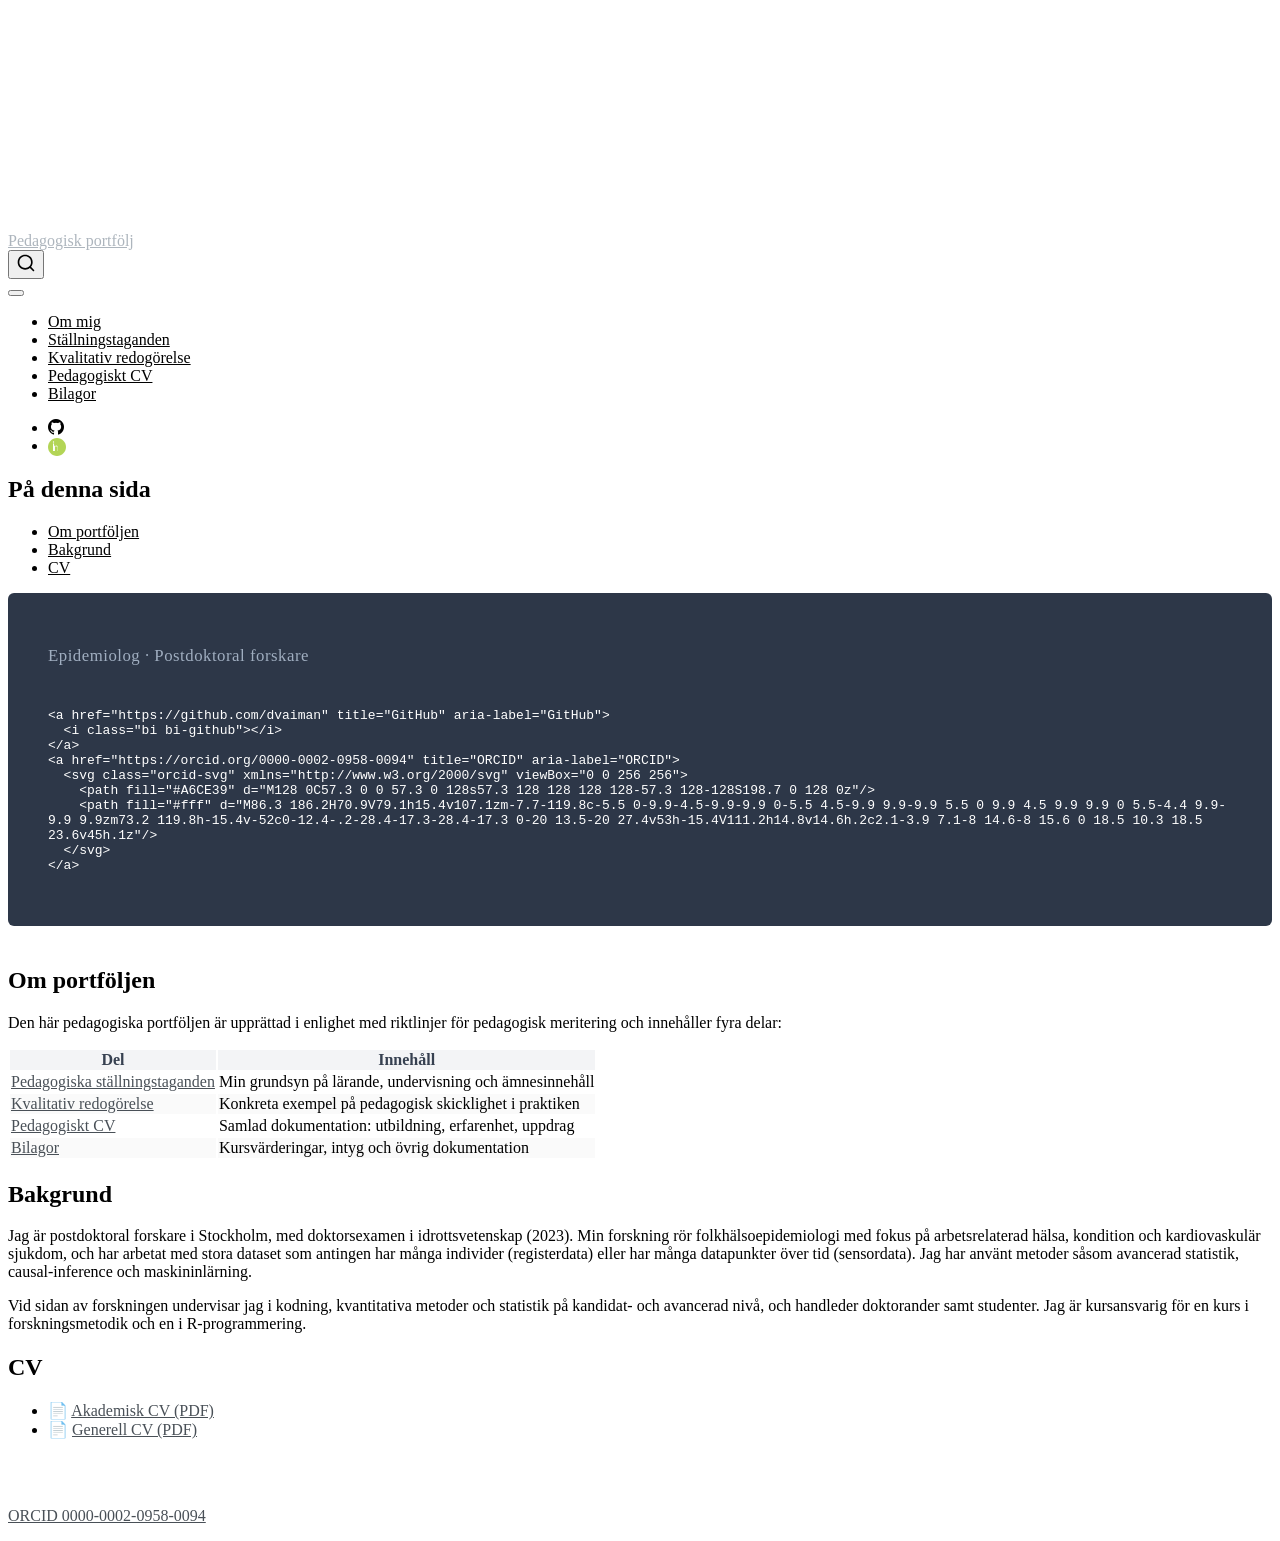
==== commit d95ae900: "Förbättra design: lux-tema, kol-hero, neutrala ikoner - Byt till lux/darkly – inga turkosa toner - Å" ====
--- a/docs/index.html
+++ b/docs/index.html
@@ -7,7 +7,7 @@
 <meta name="viewport" content="width=device-width, initial-scale=1.0, user-scalable=yes">
 
 
-<title>Epidemiolog · Postdoktoral forskare – Pedagogisk portfölj</title>
+<title>Pedagogisk portfölj</title>
 <style>
 code{white-space: pre-wrap;}
 span.smallcaps{font-variant: small-caps;}
@@ -42,9 +42,9 @@
 <link href="site_libs/quarto-html/quarto-syntax-highlighting-ed96de9b727972fe78a7b5d16c58bf87.css" rel="stylesheet" class="quarto-color-scheme-extra" id="quarto-text-highlighting-styles">
 <script src="site_libs/bootstrap/bootstrap.min.js"></script>
 <link href="site_libs/bootstrap/bootstrap-icons.css" rel="stylesheet">
-<link href="site_libs/bootstrap/bootstrap-f93c2b1f3f0577f377aefa4848a86a36.min.css" rel="stylesheet" append-hash="true" class="quarto-color-scheme" id="quarto-bootstrap" data-mode="light">
+<link href="site_libs/bootstrap/bootstrap-26827f95213357c060b998e0666f8ebe.min.css" rel="stylesheet" append-hash="true" class="quarto-color-scheme" id="quarto-bootstrap" data-mode="light">
 <link href="site_libs/bootstrap/bootstrap-dark-0d4a9d19931feb4fee1ddab4b2489000.min.css" rel="stylesheet" append-hash="true" class="quarto-color-scheme quarto-color-alternate" id="quarto-bootstrap" data-mode="dark">
-<link href="site_libs/bootstrap/bootstrap-f93c2b1f3f0577f377aefa4848a86a36.min.css" rel="stylesheet" append-hash="true" class="quarto-color-scheme-extra" id="quarto-bootstrap" data-mode="light">
+<link href="site_libs/bootstrap/bootstrap-26827f95213357c060b998e0666f8ebe.min.css" rel="stylesheet" append-hash="true" class="quarto-color-scheme-extra" id="quarto-bootstrap" data-mode="light">
 <script id="quarto-search-options" type="application/json">{
   "location": "navbar",
   "copy-button": false,
@@ -263,7 +263,7 @@
   </li>  
   <li class="nav-item">
     <a class="nav-link" href="./stallningstaganden.html"> 
-<span class="menu-text">Pedagogiska ställningstaganden</span></a>
+<span class="menu-text">Ställningstaganden</span></a>
   </li>  
   <li class="nav-item">
     <a class="nav-link" href="./kvalitativ.html"> 
@@ -276,6 +276,17 @@
   <li class="nav-item">
     <a class="nav-link" href="./bilagor.html"> 
 <span class="menu-text">Bilagor</span></a>
+  </li>  
+</ul>
+            <ul class="navbar-nav navbar-nav-scroll ms-auto">
+  <li class="nav-item compact">
+    <a class="nav-link" href="https://github.com/dvaiman"> <i class="bi bi-github" role="img" aria-label="GitHub">
+</i> 
+<span class="menu-text"></span></a>
+  </li>  
+  <li class="nav-item">
+    <a class="nav-link" href="https://orcid.org/0000-0002-0958-0094"> 
+<span class="menu-text"><img src="assets/orcid.svg" height="18" alt="ORCID" style="vertical-align:middle; opacity:0.85;"></span></a>
   </li>  
 </ul>
           </div> <!-- /navcollapse -->
@@ -301,30 +312,27 @@
 </nav>
     </div>
 <!-- main -->
-<main class="content" id="quarto-document-content">
-
-
-<header id="title-block-header" class="quarto-title-block default">
-<div class="quarto-title">
-<h1 class="title">Epidemiolog · Postdoktoral forskare</h1>
+<main class="content" id="quarto-document-content"><header id="title-block-header" class="quarto-title-block"></header>
+
+
+
+
+
+<div class="hero-header">
+<p class="hero-subtitle">
+Epidemiolog · Postdoktoral forskare
+</p>
+<div class="hero-icons">
+<pre><code>&lt;a href="https://github.com/dvaiman" title="GitHub" aria-label="GitHub"&gt;
+  &lt;i class="bi bi-github"&gt;&lt;/i&gt;
+&lt;/a&gt;
+&lt;a href="https://orcid.org/0000-0002-0958-0094" title="ORCID" aria-label="ORCID"&gt;
+  &lt;svg class="orcid-svg" xmlns="http://www.w3.org/2000/svg" viewBox="0 0 256 256"&gt;
+    &lt;path fill="#A6CE39" d="M128 0C57.3 0 0 57.3 0 128s57.3 128 128 128 128-57.3 128-128S198.7 0 128 0z"/&gt;
+    &lt;path fill="#fff" d="M86.3 186.2H70.9V79.1h15.4v107.1zm-7.7-119.8c-5.5 0-9.9-4.5-9.9-9.9 0-5.5 4.5-9.9 9.9-9.9 5.5 0 9.9 4.5 9.9 9.9 0 5.5-4.4 9.9-9.9 9.9zm73.2 119.8h-15.4v-52c0-12.4-.2-28.4-17.3-28.4-17.3 0-20 13.5-20 27.4v53h-15.4V111.2h14.8v14.6h.2c2.1-3.9 7.1-8 14.6-8 15.6 0 18.5 10.3 18.5 23.6v45h.1z"/&gt;
+  &lt;/svg&gt;
+&lt;/a&gt;</code></pre>
 </div>
-
-
-
-<div class="quarto-title-meta">
-
-    
-  
-    
-  </div>
-  
-
-
-</header>
-
-
-<div class="icon-links">
-<p><a href="https://github.com/dvaiman" title="GitHub" aria-label="GitHub"> <i class="bi bi-github"></i> </a> <a href="https://orcid.org/0000-0002-0958-0094" title="ORCID" aria-label="ORCID" class="orcid-icon"> <svg xmlns="http://www.w3.org/2000/svg" viewbox="0 0 256 256"> <path fill="#A6CE39" d="M128 0C57.3 0 0 57.3 0 128s57.3 128 128 128 128-57.3 128-128S198.7 0 128 0z"></path> <path fill="#fff" d="M86.3 186.2H70.9V79.1h15.4v107.1zm-7.7-119.8c-5.5 0-9.9-4.5-9.9-9.9 0-5.5 4.5-9.9 9.9-9.9 5.5 0 9.9 4.5 9.9 9.9 0 5.5-4.4 9.9-9.9 9.9zm73.2 119.8h-15.4v-52c0-12.4-.2-28.4-17.3-28.4-17.3 0-20 13.5-20 27.4v53h-15.4V111.2h14.8v14.6h.2c2.1-3.9 7.1-8 14.6-8 15.6 0 18.5 10.3 18.5 23.6v45h.1z"></path> </svg> </a></p>
 </div>
 <section id="om-portföljen" class="level2">
 <h2 class="anchored" data-anchor-id="om-portföljen">Om portföljen</h2>
@@ -358,7 +366,7 @@
 </section>
 <section id="bakgrund" class="level2">
 <h2 class="anchored" data-anchor-id="bakgrund">Bakgrund</h2>
-<p>Jag är postdoktoral forskare i Stockholm, med doktorsexamen i idrottsvetenskap (2023). Min forskning rör folkhälsoepidemiologi med fokus på arbetsrelaterad hälsa, kondition och kardiovaskulär sjukdom, och har arbetat med stora dataset som antingen har många individer (registerdata) eller har många datapunkter över tid (sensordata). Jag har använt metoder såsom, avancerad statistik, causal-inference och maskininlärning.</p>
+<p>Jag är postdoktoral forskare i Stockholm, med doktorsexamen i idrottsvetenskap (2023). Min forskning rör folkhälsoepidemiologi med fokus på arbetsrelaterad hälsa, kondition och kardiovaskulär sjukdom, och har arbetat med stora dataset som antingen har många individer (registerdata) eller har många datapunkter över tid (sensordata). Jag har använt metoder såsom avancerad statistik, causal-inference och maskininlärning.</p>
 <p>Vid sidan av forskningen undervisar jag i kodning, kvantitativa metoder och statistik på kandidat- och avancerad nivå, och handleder doktorander samt studenter. Jag är kursansvarig för en kurs i forskningsmetodik och en i R-programmering.</p>
 </section>
 <section id="cv" class="level2">
--- a/docs/styles.css
+++ b/docs/styles.css
@@ -1,77 +1,112 @@
 /* ============================================================
    Pedagogisk portfölj – neutral minimal stil
-   Neutralt grå/beige, inget navy, fungerar i flatly + darkly
+   Tema: lux (ljust) / darkly (mörkt)
+   Neutral kol/grå palett, inga turkosa toner
    ============================================================ */
 
-/* Ikoner på startsidan */
-.icon-links {
+/* ---- Turkos/teal-override (darkly använder #00bc8c) ---- */
+a { color: #495057; }
+a:hover { color: #212529; }
+.nav-link { color: inherit !important; }
+
+[data-bs-theme="dark"] a { color: #adb5bd; }
+[data-bs-theme="dark"] a:hover { color: #f8f9fa; }
+[data-bs-theme="dark"] .nav-link { color: inherit !important; }
+
+/* ---- Hero-header på startsidan ---- */
+.hero-header {
+  background: #2d3748;
+  color: #ffffff;
+  padding: 3rem 2.5rem 2.5rem;
+  border-radius: 6px;
+  margin-bottom: 2.5rem;
+}
+
+.hero-header .hero-subtitle {
+  font-size: 1.05rem;
+  color: #a0aec0;
+  margin-top: 0.3rem;
+  margin-bottom: 1.8rem;
+  font-weight: 400;
+  letter-spacing: 0.03em;
+}
+
+.hero-header .hero-icons {
   display: flex;
-  gap: 1rem;
+  gap: 1.1rem;
   align-items: center;
-  margin: 1rem 0 1.5rem 0;
-  font-size: 1.6rem;
 }
-.icon-links a {
-  color: inherit;
-  opacity: 0.65;
-  transition: opacity 0.2s;
-}
-.icon-links a:hover {
-  opacity: 1;
+
+.hero-header .hero-icons a {
+  color: #a0aec0;
+  font-size: 1.55rem;
+  line-height: 1;
+  transition: color 0.18s;
   text-decoration: none;
 }
-.icon-links .orcid-icon svg {
-  width: 1.5rem;
-  height: 1.5rem;
+
+.hero-header .hero-icons a:hover {
+  color: #ffffff;
+}
+
+.hero-header .hero-icons .orcid-svg {
+  width: 1.45rem;
+  height: 1.45rem;
   vertical-align: middle;
   position: relative;
-  top: -2px;
+  top: -1px;
+  opacity: 0.75;
+  transition: opacity 0.18s;
 }
 
-/* Sidrubrik under navbar */
-.page-subtitle {
-  color: #6b7280;
-  font-size: 1.05rem;
-  margin-bottom: 1.5rem;
-  font-weight: 400;
+.hero-header .hero-icons a:hover .orcid-svg {
+  opacity: 1;
 }
 
-/* Placeholder-boxar för innehåll som ska fyllas i */
+/* Mörkt läge: hero är lite ljusare */
+[data-bs-theme="dark"] .hero-header {
+  background: #1a202c;
+}
+
+/* ---- Placeholder-boxar ---- */
 .placeholder {
-  background-color: #f5f5f3;
+  background-color: #f7f7f5;
   border-left: 3px solid #9ca3af;
-  padding: 0.9rem 1.1rem;
+  padding: 0.9rem 1.15rem;
   border-radius: 0 4px 4px 0;
   margin: 1rem 0;
   font-style: italic;
   color: #6b7280;
-  font-size: 0.93rem;
+  font-size: 0.92rem;
 }
 
-/* Mörkt läge: placeholder */
 [data-bs-theme="dark"] .placeholder {
-  background-color: #2d2d2d;
+  background-color: #1f2937;
   border-left-color: #6b7280;
   color: #9ca3af;
 }
 
-/* Tabeller */
-table {
-  width: 100%;
-  font-size: 0.92rem;
-}
+/* ---- Tabeller ---- */
 thead th {
   background-color: #f3f4f6;
   color: #374151;
   font-weight: 600;
 }
+
 [data-bs-theme="dark"] thead th {
   background-color: #374151;
   color: #f3f4f6;
 }
+
 tbody tr:nth-child(even) td {
   background-color: #fafafa;
 }
+
 [data-bs-theme="dark"] tbody tr:nth-child(even) td {
   background-color: #1f2937;
 }
+
+/* ---- Navbar ORCID-ikon ---- */
+.navbar .nav-item a img {
+  vertical-align: middle;
+}
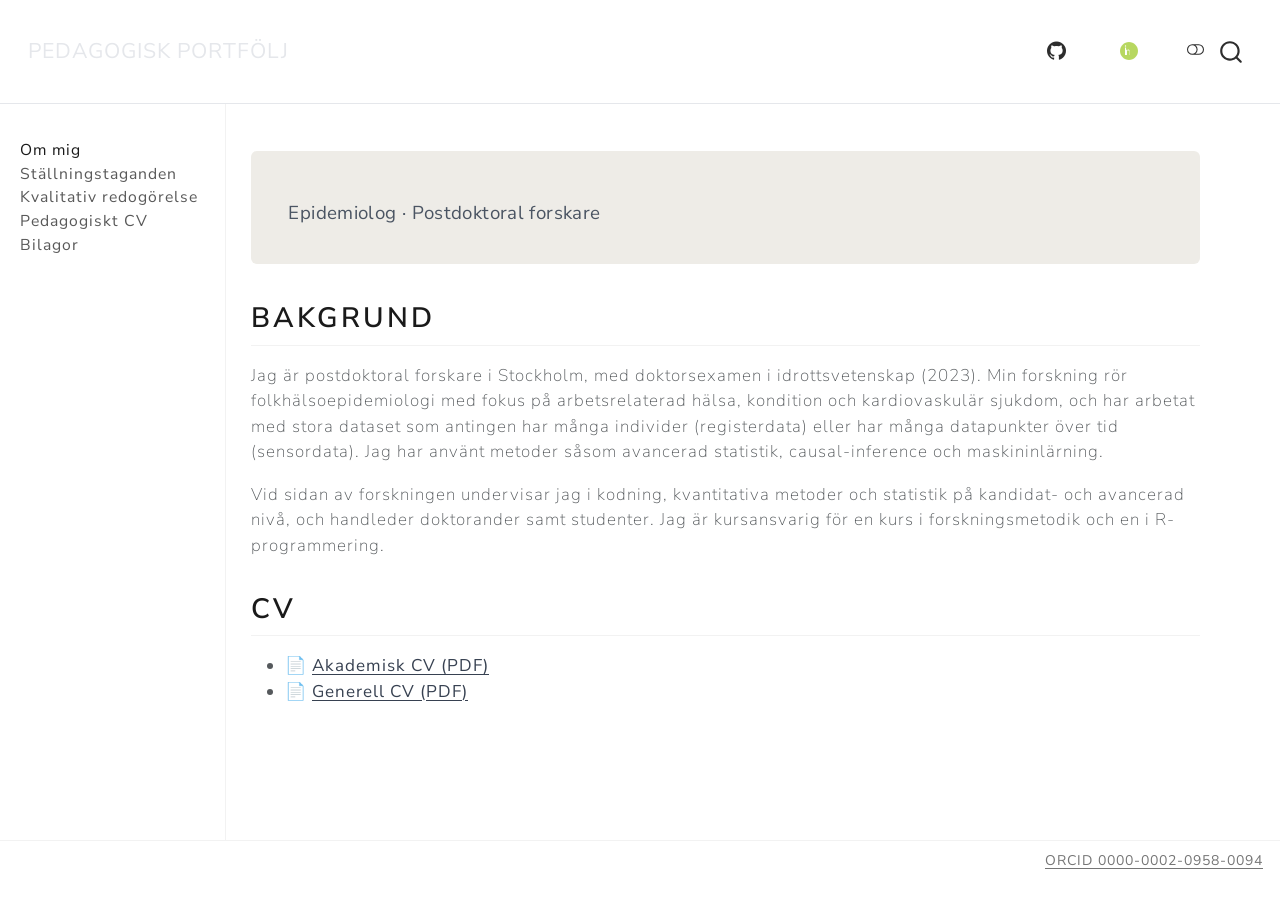
==== commit e433aef0: "Hero beige #EEECE7, vit navbar, sidebar-nav, fix HTML-rendering - Hero-ruta: mörk bakgrund → varm be" ====
--- a/docs/index.html
+++ b/docs/index.html
@@ -42,9 +42,9 @@
 <link href="site_libs/quarto-html/quarto-syntax-highlighting-ed96de9b727972fe78a7b5d16c58bf87.css" rel="stylesheet" class="quarto-color-scheme-extra" id="quarto-text-highlighting-styles">
 <script src="site_libs/bootstrap/bootstrap.min.js"></script>
 <link href="site_libs/bootstrap/bootstrap-icons.css" rel="stylesheet">
-<link href="site_libs/bootstrap/bootstrap-26827f95213357c060b998e0666f8ebe.min.css" rel="stylesheet" append-hash="true" class="quarto-color-scheme" id="quarto-bootstrap" data-mode="light">
-<link href="site_libs/bootstrap/bootstrap-dark-0d4a9d19931feb4fee1ddab4b2489000.min.css" rel="stylesheet" append-hash="true" class="quarto-color-scheme quarto-color-alternate" id="quarto-bootstrap" data-mode="dark">
-<link href="site_libs/bootstrap/bootstrap-26827f95213357c060b998e0666f8ebe.min.css" rel="stylesheet" append-hash="true" class="quarto-color-scheme-extra" id="quarto-bootstrap" data-mode="light">
+<link href="site_libs/bootstrap/bootstrap-6faa1df204f2b8624732f99cb0a99181.min.css" rel="stylesheet" append-hash="true" class="quarto-color-scheme" id="quarto-bootstrap" data-mode="light">
+<link href="site_libs/bootstrap/bootstrap-dark-77016cc7c37533878a65069369f6c3e6.min.css" rel="stylesheet" append-hash="true" class="quarto-color-scheme quarto-color-alternate" id="quarto-bootstrap" data-mode="dark">
+<link href="site_libs/bootstrap/bootstrap-6faa1df204f2b8624732f99cb0a99181.min.css" rel="stylesheet" append-hash="true" class="quarto-color-scheme-extra" id="quarto-bootstrap" data-mode="light">
 <script id="quarto-search-options" type="application/json">{
   "location": "navbar",
   "copy-button": false,
@@ -78,7 +78,7 @@
 <link rel="stylesheet" href="styles.css">
 </head>
 
-<body class="nav-fixed quarto-light"><script id="quarto-html-before-body" type="application/javascript">
+<body class="nav-sidebar docked nav-fixed fullcontent quarto-light"><script id="quarto-html-before-body" type="application/javascript">
     const toggleBodyColorMode = (bsSheetEl) => {
       const mode = bsSheetEl.getAttribute("data-mode");
       const bodyEl = window.document.querySelector("body");
@@ -256,28 +256,6 @@
   <span class="navbar-toggler-icon"></span>
 </button>
           <div class="collapse navbar-collapse" id="navbarCollapse">
-            <ul class="navbar-nav navbar-nav-scroll me-auto">
-  <li class="nav-item">
-    <a class="nav-link active" href="./index.html" aria-current="page"> 
-<span class="menu-text">Om mig</span></a>
-  </li>  
-  <li class="nav-item">
-    <a class="nav-link" href="./stallningstaganden.html"> 
-<span class="menu-text">Ställningstaganden</span></a>
-  </li>  
-  <li class="nav-item">
-    <a class="nav-link" href="./kvalitativ.html"> 
-<span class="menu-text">Kvalitativ redogörelse</span></a>
-  </li>  
-  <li class="nav-item">
-    <a class="nav-link" href="./dokumentation.html"> 
-<span class="menu-text">Pedagogiskt CV</span></a>
-  </li>  
-  <li class="nav-item">
-    <a class="nav-link" href="./bilagor.html"> 
-<span class="menu-text">Bilagor</span></a>
-  </li>  
-</ul>
             <ul class="navbar-nav navbar-nav-scroll ms-auto">
   <li class="nav-item compact">
     <a class="nav-link" href="https://github.com/dvaiman"> <i class="bi bi-github" role="img" aria-label="GitHub">
@@ -286,7 +264,7 @@
   </li>  
   <li class="nav-item">
     <a class="nav-link" href="https://orcid.org/0000-0002-0958-0094"> 
-<span class="menu-text"><img src="assets/orcid.svg" height="18" alt="ORCID" style="vertical-align:middle; opacity:0.85;"></span></a>
+<span class="menu-text"><img src="assets/orcid.svg" height="18" alt="ORCID" style="vertical-align:middle; opacity:0.8;"></span></a>
   </li>  
 </ul>
           </div> <!-- /navcollapse -->
@@ -295,22 +273,59 @@
 </div>
       </div> <!-- /container-fluid -->
     </nav>
+  <nav class="quarto-secondary-nav">
+    <div class="container-fluid d-flex">
+      <button type="button" class="quarto-btn-toggle btn" data-bs-toggle="collapse" role="button" data-bs-target=".quarto-sidebar-collapse-item" aria-controls="quarto-sidebar" aria-expanded="false" aria-label="Skifta sidonavigering" onclick="if (window.quartoToggleHeadroom) { window.quartoToggleHeadroom(); }">
+        <i class="bi bi-layout-text-sidebar-reverse"></i>
+      </button>
+        <nav class="quarto-page-breadcrumbs" aria-label="breadcrumb"><ol class="breadcrumb"><li class="breadcrumb-item"><a href="./index.html">Om mig</a></li></ol></nav>
+        <a class="flex-grow-1" role="navigation" data-bs-toggle="collapse" data-bs-target=".quarto-sidebar-collapse-item" aria-controls="quarto-sidebar" aria-expanded="false" aria-label="Skifta sidonavigering" onclick="if (window.quartoToggleHeadroom) { window.quartoToggleHeadroom(); }">      
+        </a>
+    </div>
+  </nav>
 </header>
 <!-- content -->
 <div id="quarto-content" class="quarto-container page-columns page-rows-contents page-layout-article page-navbar">
 <!-- sidebar -->
+  <nav id="quarto-sidebar" class="sidebar collapse collapse-horizontal quarto-sidebar-collapse-item sidebar-navigation docked overflow-auto">
+    <div class="sidebar-menu-container"> 
+    <ul class="list-unstyled mt-1">
+        <li class="sidebar-item">
+  <div class="sidebar-item-container"> 
+  <a href="./index.html" class="sidebar-item-text sidebar-link active">
+ <span class="menu-text">Om mig</span></a>
+  </div>
+</li>
+        <li class="sidebar-item">
+  <div class="sidebar-item-container"> 
+  <a href="./stallningstaganden.html" class="sidebar-item-text sidebar-link">
+ <span class="menu-text">Ställningstaganden</span></a>
+  </div>
+</li>
+        <li class="sidebar-item">
+  <div class="sidebar-item-container"> 
+  <a href="./kvalitativ.html" class="sidebar-item-text sidebar-link">
+ <span class="menu-text">Kvalitativ redogörelse</span></a>
+  </div>
+</li>
+        <li class="sidebar-item">
+  <div class="sidebar-item-container"> 
+  <a href="./dokumentation.html" class="sidebar-item-text sidebar-link">
+ <span class="menu-text">Pedagogiskt CV</span></a>
+  </div>
+</li>
+        <li class="sidebar-item">
+  <div class="sidebar-item-container"> 
+  <a href="./bilagor.html" class="sidebar-item-text sidebar-link">
+ <span class="menu-text">Bilagor</span></a>
+  </div>
+</li>
+    </ul>
+    </div>
+</nav>
+<div id="quarto-sidebar-glass" class="quarto-sidebar-collapse-item" data-bs-toggle="collapse" data-bs-target=".quarto-sidebar-collapse-item"></div>
 <!-- margin-sidebar -->
-    <div id="quarto-margin-sidebar" class="sidebar margin-sidebar">
-        <nav id="TOC" role="doc-toc" class="toc-active">
-    <h2 id="toc-title">På denna sida</h2>
-   
-  <ul>
-  <li><a href="#om-portföljen" id="toc-om-portföljen" class="nav-link active" data-scroll-target="#om-portföljen">Om portföljen</a></li>
-  <li><a href="#bakgrund" id="toc-bakgrund" class="nav-link" data-scroll-target="#bakgrund">Bakgrund</a></li>
-  <li><a href="#cv" id="toc-cv" class="nav-link" data-scroll-target="#cv">CV</a></li>
-  </ul>
-</nav>
-    </div>
+    
 <!-- main -->
 <main class="content" id="quarto-document-content"><header id="title-block-header" class="quarto-title-block"></header>
 
@@ -319,51 +334,8 @@
 
 
 <div class="hero-header">
-<p class="hero-subtitle">
-Epidemiolog · Postdoktoral forskare
-</p>
-<div class="hero-icons">
-<pre><code>&lt;a href="https://github.com/dvaiman" title="GitHub" aria-label="GitHub"&gt;
-  &lt;i class="bi bi-github"&gt;&lt;/i&gt;
-&lt;/a&gt;
-&lt;a href="https://orcid.org/0000-0002-0958-0094" title="ORCID" aria-label="ORCID"&gt;
-  &lt;svg class="orcid-svg" xmlns="http://www.w3.org/2000/svg" viewBox="0 0 256 256"&gt;
-    &lt;path fill="#A6CE39" d="M128 0C57.3 0 0 57.3 0 128s57.3 128 128 128 128-57.3 128-128S198.7 0 128 0z"/&gt;
-    &lt;path fill="#fff" d="M86.3 186.2H70.9V79.1h15.4v107.1zm-7.7-119.8c-5.5 0-9.9-4.5-9.9-9.9 0-5.5 4.5-9.9 9.9-9.9 5.5 0 9.9 4.5 9.9 9.9 0 5.5-4.4 9.9-9.9 9.9zm73.2 119.8h-15.4v-52c0-12.4-.2-28.4-17.3-28.4-17.3 0-20 13.5-20 27.4v53h-15.4V111.2h14.8v14.6h.2c2.1-3.9 7.1-8 14.6-8 15.6 0 18.5 10.3 18.5 23.6v45h.1z"/&gt;
-  &lt;/svg&gt;
-&lt;/a&gt;</code></pre>
+  <p class="hero-subtitle">Epidemiolog · Postdoktoral forskare</p>
 </div>
-</div>
-<section id="om-portföljen" class="level2">
-<h2 class="anchored" data-anchor-id="om-portföljen">Om portföljen</h2>
-<p>Den här pedagogiska portföljen är upprättad i enlighet med riktlinjer för pedagogisk meritering och innehåller fyra delar:</p>
-<table class="caption-top table">
-<thead>
-<tr class="header">
-<th>Del</th>
-<th>Innehåll</th>
-</tr>
-</thead>
-<tbody>
-<tr class="odd">
-<td><a href="./stallningstaganden.html">Pedagogiska ställningstaganden</a></td>
-<td>Min grundsyn på lärande, undervisning och ämnesinnehåll</td>
-</tr>
-<tr class="even">
-<td><a href="./kvalitativ.html">Kvalitativ redogörelse</a></td>
-<td>Konkreta exempel på pedagogisk skicklighet i praktiken</td>
-</tr>
-<tr class="odd">
-<td><a href="./dokumentation.html">Pedagogiskt CV</a></td>
-<td>Samlad dokumentation: utbildning, erfarenhet, uppdrag</td>
-</tr>
-<tr class="even">
-<td><a href="./bilagor.html">Bilagor</a></td>
-<td>Kursvärderingar, intyg och övrig dokumentation</td>
-</tr>
-</tbody>
-</table>
-</section>
 <section id="bakgrund" class="level2">
 <h2 class="anchored" data-anchor-id="bakgrund">Bakgrund</h2>
 <p>Jag är postdoktoral forskare i Stockholm, med doktorsexamen i idrottsvetenskap (2023). Min forskning rör folkhälsoepidemiologi med fokus på arbetsrelaterad hälsa, kondition och kardiovaskulär sjukdom, och har arbetat med stora dataset som antingen har många individer (registerdata) eller har många datapunkter över tid (sensordata). Jag har använt metoder såsom avancerad statistik, causal-inference och maskininlärning.</p>
--- a/docs/styles.css
+++ b/docs/styles.css
@@ -1,71 +1,64 @@
 /* ============================================================
    Pedagogisk portfölj – neutral minimal stil
    Tema: lux (ljust) / darkly (mörkt)
-   Neutral kol/grå palett, inga turkosa toner
+   Hero: #EEECE7 beige, navbar vit
    ============================================================ */
 
-/* ---- Turkos/teal-override (darkly använder #00bc8c) ---- */
-a { color: #495057; }
-a:hover { color: #212529; }
-.nav-link { color: inherit !important; }
+/* ---- Navbar: vit bakgrund ---- */
+.navbar {
+  background-color: #ffffff !important;
+  border-bottom: 1px solid #e5e7eb;
+}
+.navbar-brand,
+.navbar .nav-link {
+  color: #2d2d2d !important;
+}
+.navbar .nav-link:hover {
+  color: #6b7280 !important;
+}
 
-[data-bs-theme="dark"] a { color: #adb5bd; }
-[data-bs-theme="dark"] a:hover { color: #f8f9fa; }
-[data-bs-theme="dark"] .nav-link { color: inherit !important; }
+[data-bs-theme="dark"] .navbar {
+  background-color: #1a1a2e !important;
+  border-bottom: 1px solid #374151;
+}
+[data-bs-theme="dark"] .navbar-brand,
+[data-bs-theme="dark"] .navbar .nav-link {
+  color: #e5e7eb !important;
+}
 
-/* ---- Hero-header på startsidan ---- */
+/* ---- Hero-header: varm beige ---- */
 .hero-header {
-  background: #2d3748;
-  color: #ffffff;
-  padding: 3rem 2.5rem 2.5rem;
+  background: #EEECE7;
+  color: #2d2d2d;
+  padding: 2.8rem 2.2rem 2.2rem;
   border-radius: 6px;
-  margin-bottom: 2.5rem;
+  margin-bottom: 2.2rem;
 }
 
 .hero-header .hero-subtitle {
-  font-size: 1.05rem;
-  color: #a0aec0;
-  margin-top: 0.3rem;
-  margin-bottom: 1.8rem;
+  font-size: 1.1rem;
+  color: #4b5563;
+  margin: 0;
   font-weight: 400;
-  letter-spacing: 0.03em;
+  letter-spacing: 0.02em;
 }
 
-.hero-header .hero-icons {
-  display: flex;
-  gap: 1.1rem;
-  align-items: center;
+[data-bs-theme="dark"] .hero-header {
+  background: #1f2937;
+  color: #f3f4f6;
+}
+[data-bs-theme="dark"] .hero-header .hero-subtitle {
+  color: #9ca3af;
 }
 
-.hero-header .hero-icons a {
-  color: #a0aec0;
-  font-size: 1.55rem;
-  line-height: 1;
-  transition: color 0.18s;
-  text-decoration: none;
+/* ---- Sidebar: vit/neutral ---- */
+.sidebar {
+  background-color: #ffffff !important;
+  border-right: 1px solid #e5e7eb !important;
 }
-
-.hero-header .hero-icons a:hover {
-  color: #ffffff;
-}
-
-.hero-header .hero-icons .orcid-svg {
-  width: 1.45rem;
-  height: 1.45rem;
-  vertical-align: middle;
-  position: relative;
-  top: -1px;
-  opacity: 0.75;
-  transition: opacity 0.18s;
-}
-
-.hero-header .hero-icons a:hover .orcid-svg {
-  opacity: 1;
-}
-
-/* Mörkt läge: hero är lite ljusare */
-[data-bs-theme="dark"] .hero-header {
-  background: #1a202c;
+[data-bs-theme="dark"] .sidebar {
+  background-color: #111827 !important;
+  border-right-color: #374151 !important;
 }
 
 /* ---- Placeholder-boxar ---- */
@@ -79,7 +72,6 @@
   color: #6b7280;
   font-size: 0.92rem;
 }
-
 [data-bs-theme="dark"] .placeholder {
   background-color: #1f2937;
   border-left-color: #6b7280;
@@ -92,21 +84,19 @@
   color: #374151;
   font-weight: 600;
 }
-
 [data-bs-theme="dark"] thead th {
   background-color: #374151;
   color: #f3f4f6;
 }
-
 tbody tr:nth-child(even) td {
   background-color: #fafafa;
 }
-
 [data-bs-theme="dark"] tbody tr:nth-child(even) td {
   background-color: #1f2937;
 }
 
-/* ---- Navbar ORCID-ikon ---- */
-.navbar .nav-item a img {
-  vertical-align: middle;
-}
+/* ---- Länkfärger: neutrala, inga turkosa ---- */
+a { color: #374151; }
+a:hover { color: #111827; }
+[data-bs-theme="dark"] a { color: #d1d5db; }
+[data-bs-theme="dark"] a:hover { color: #f9fafb; }
